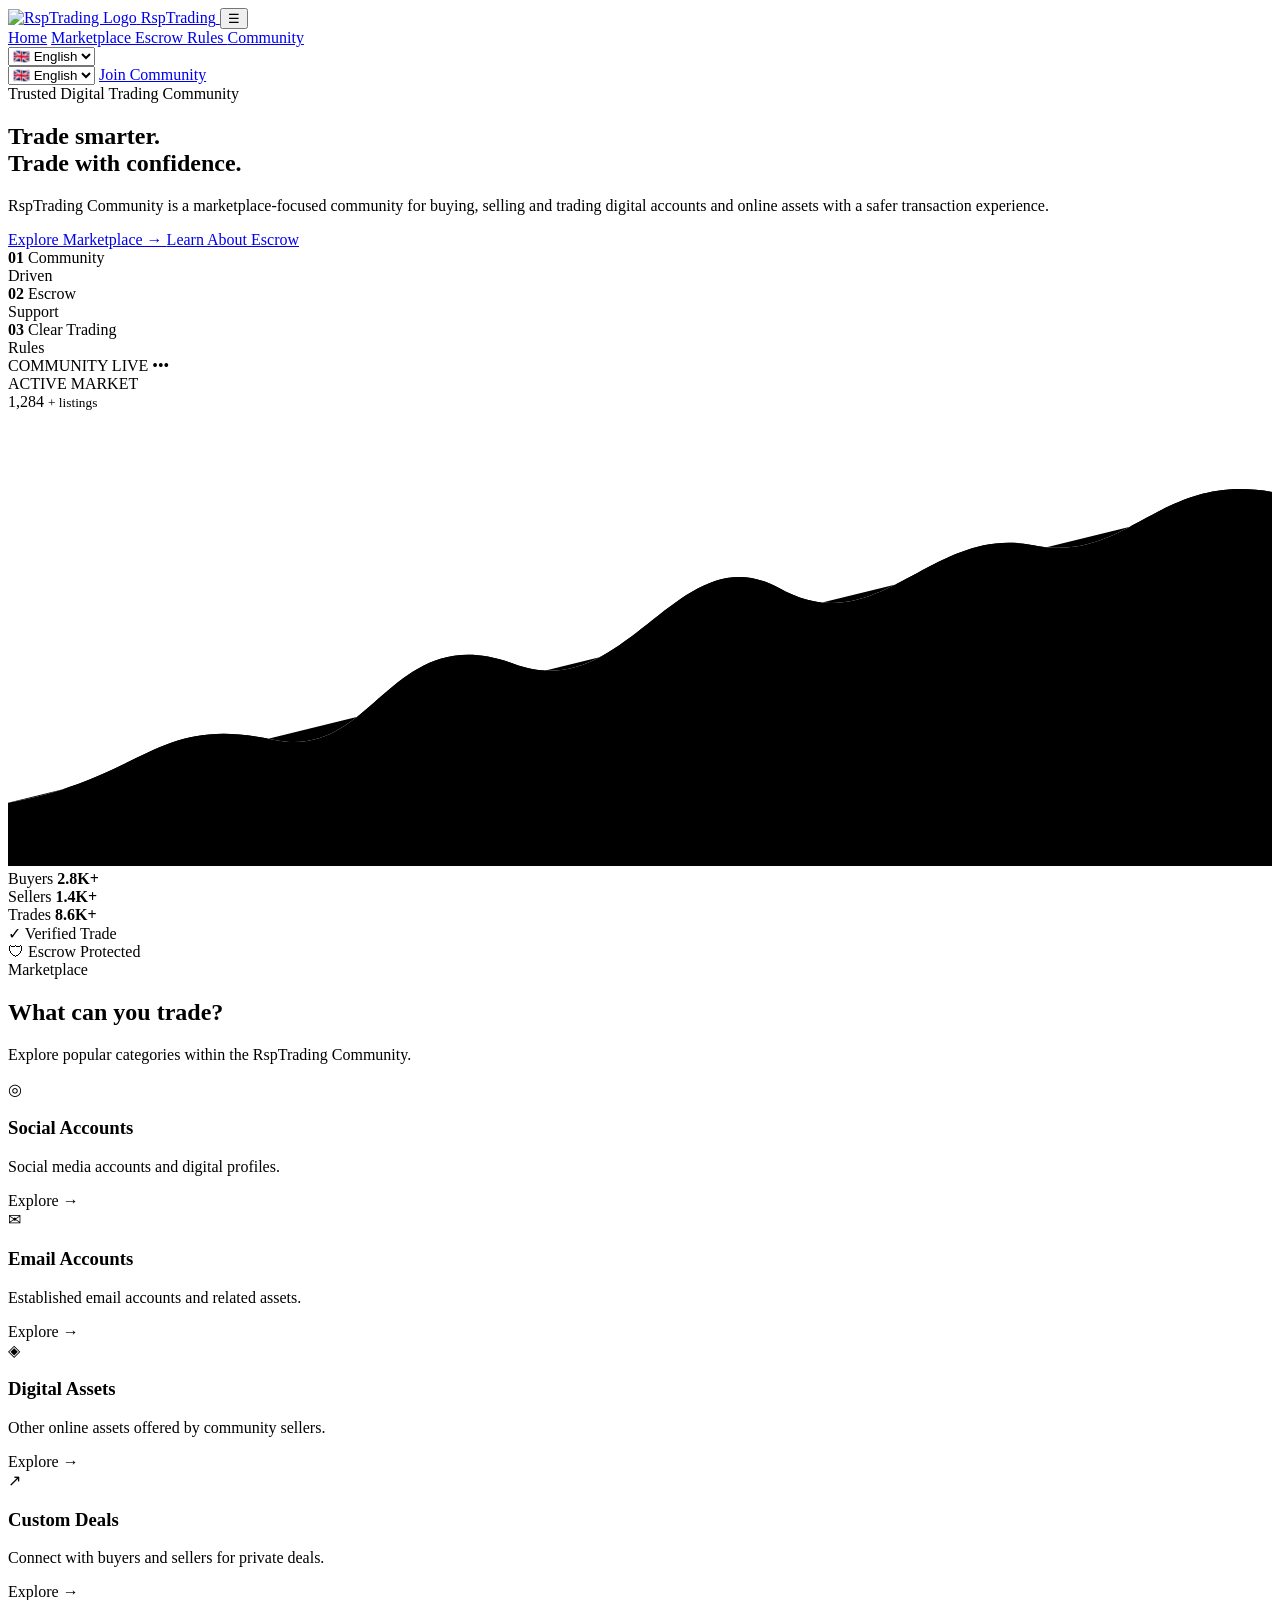
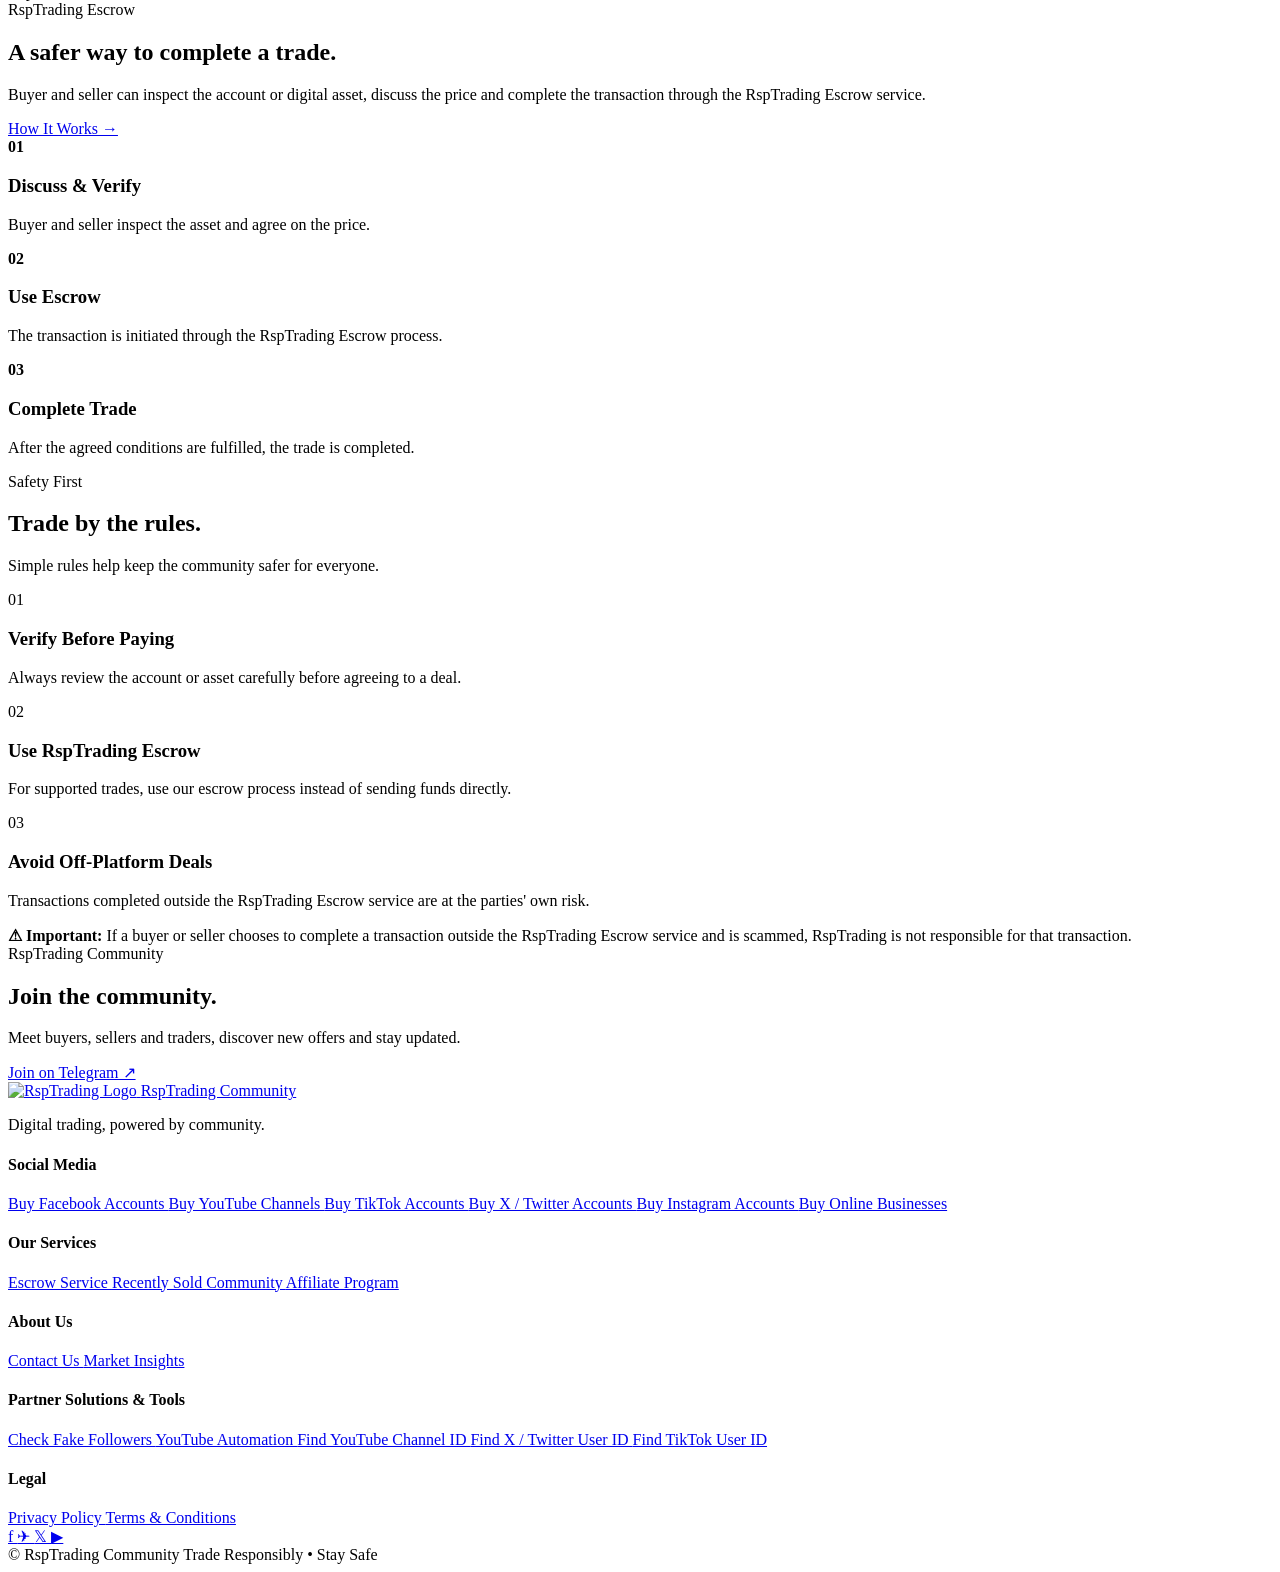
==== index.html @ 2b97868a "Add files via upload" ====
<!DOCTYPE html>
<html lang="en">

<head>
    <meta charset="UTF-8">
    <meta name="viewport" content="width=device-width, initial-scale=1.0">

    <meta name="description"
        content="RspTrading Community - Digital Trading Community">

    <title>RspTrading Community</title>

    <link rel="stylesheet" href="style.css">
</head>

<body>

<header class="header">

    <nav class="navbar container">

        <a href="#home" class="logo">
            <span class="logo-mark">
            <img src="assets/logo.jpg" alt="RspTrading Logo">
            </span>
            <span>Rsp<span>Trading</span></span>
        </a>

        <button class="menu-toggle" id="menuToggle">☰</button>

        <div class="nav-links" id="navLinks">

            <a href="#home" data-i18n="home">Home</a>

            <a href="#market" data-i18n="market">
                Marketplace
            </a>

            <a href="#escrow" data-i18n="escrow">
                Escrow
            </a>

            <a href="#rules" data-i18n="rules">
                Rules
            </a>

            <a href="#community" data-i18n="community">
                Community
            </a>

            <div class="mobile-language">

                <select id="mobileLanguage">

                    <option value="en">
                        🇬🇧 English
                    </option>

                    <option value="bn">
                        🇧🇩 বাংলা
                    </option>

                </select>

            </div>

        </div>

        <select class="language-select" id="languageSelect">

            <option value="en">
                🇬🇧 English
            </option>

            <option value="bn">
                🇧🇩 বাংলা
            </option>

        </select>

        <a href="#community"
           class="nav-button"
           data-i18n="join">

            Join Community

        </a>

    </nav>

</header>


<main>


<!-- ================= HERO ================= -->

<section class="hero" id="home">

    <div class="hero-glow glow-one"></div>
    <div class="hero-glow glow-two"></div>

    <div class="container hero-grid">

        <div class="hero-content">

            <div class="eyebrow">

                <span></span>

                <span data-i18n="eyebrow">
                    Trusted Digital Trading Community
                </span>

            </div>


            <h1>

                <span data-i18n="hero1">
                    Trade smarter.
                </span>

                <br>

                <strong data-i18n="hero2">
                    Trade with confidence.
                </strong>

            </h1>


            <p data-i18n="heroText">

                RspTrading Community is a marketplace-focused
                community for buying, selling and trading digital
                accounts and online assets with a safer transaction
                experience.

            </p>


            <div class="hero-actions">

                <a href="#market"
                   class="btn btn-primary"
                   data-i18n="exploreMarket">

                    Explore Marketplace →

                </a>


                <a href="#escrow"
                   class="btn btn-secondary"
                   data-i18n="learnEscrow">

                    Learn About Escrow

                </a>

            </div>


            <div class="trust-row">

                <div>

                    <b>01</b>

                    <span data-i18n="trust1">
                        Community<br>
                        Driven
                    </span>

                </div>


                <div>

                    <b>02</b>

                    <span data-i18n="trust2">
                        Escrow<br>
                        Support
                    </span>

                </div>


                <div>

                    <b>03</b>

                    <span data-i18n="trust3">
                        Clear Trading<br>
                        Rules
                    </span>

                </div>

            </div>

        </div>



        <div class="hero-card-wrap">

            <div class="hero-card">

                <div class="card-top">

                    <span class="live">

                        <i></i>

                        <span data-i18n="communityLive">
                            COMMUNITY LIVE
                        </span>

                    </span>

                    <span class="dots">
                        •••
                    </span>

                </div>


                <div class="balance-label"
                     data-i18n="activeMarket">

                    ACTIVE MARKET

                </div>


                <div class="market-number">

                    <span id="counter">
                        1,284
                    </span>

                    <small data-i18n="listings">
                        + listings
                    </small>

                </div>


                <div class="chart">

                    <svg viewBox="0 0 500 180"
                         preserveAspectRatio="none">

                        <defs>

                            <linearGradient id="area"
                                x1="0"
                                x2="0"
                                y1="0"
                                y2="1">

                                <stop offset="0%"
                                    stop-color="#8b5cf6"
                                    stop-opacity=".35"/>

                                <stop offset="100%"
                                    stop-color="#8b5cf6"
                                    stop-opacity="0"/>

                            </linearGradient>

                        </defs>


                        <path class="area"
                            d="M0,155
                            C55,145 58,120 105,130
                            C145,139 151,82 200,100
                            C245,117 265,48 305,70
                            C344,92 365,45 405,53
                            C443,61 455,24 500,32
                            L500,180 L0,180 Z"/>


                        <path class="line"
                            d="M0,155
                            C55,145 58,120 105,130
                            C145,139 151,82 200,100
                            C245,117 265,48 305,70
                            C344,92 365,45 405,53
                            C443,61 455,24 500,32"/>

                    </svg>

                </div>


                <div class="card-stats">

                    <div>

                        <span data-i18n="buyers">
                            Buyers
                        </span>

                        <b>
                            2.8K+
                        </b>

                    </div>


                    <div>

                        <span data-i18n="sellers">
                            Sellers
                        </span>

                        <b>
                            1.4K+
                        </b>

                    </div>


                    <div>

                        <span data-i18n="trades">
                            Trades
                        </span>

                        <b>
                            8.6K+
                        </b>

                    </div>

                </div>

            </div>


            <div class="floating-badge badge-a">

                ✓

                <span data-i18n="verified">
                    Verified Trade
                </span>

            </div>


            <div class="floating-badge badge-b">

                🛡

                <span data-i18n="protected">
                    Escrow Protected
                </span>

            </div>

        </div>

    </div>

</section>



<!-- ================= MARKETPLACE ================= -->

<section class="section" id="market">

    <div class="container">

        <div class="section-head">

            <div>

                <div class="eyebrow">

                    <span></span>

                    <span data-i18n="marketEyebrow">
                        Marketplace
                    </span>

                </div>


                <h2 data-i18n="marketTitle">
                    What can you trade?
                </h2>

            </div>


            <p data-i18n="marketText">

                Explore popular categories within the
                RspTrading Community.

            </p>

        </div>



        <div class="category-grid">


            <article class="category-card">

                <div class="icon">
                    ◎
                </div>

                <h3 data-i18n="socialTitle">
                    Social Accounts
                </h3>

                <p data-i18n="socialText">
                    Social media accounts and digital profiles.
                </p>

                <span data-i18n="explore">
                    Explore →
                </span>

            </article>



            <article class="category-card">

                <div class="icon">
                    ✉
                </div>

                <h3 data-i18n="emailTitle">
                    Email Accounts
                </h3>

                <p data-i18n="emailText">
                    Established email accounts and related assets.
                </p>

                <span data-i18n="explore">
                    Explore →
                </span>

            </article>



            <article class="category-card">

                <div class="icon">
                    ◈
                </div>

                <h3 data-i18n="assetTitle">
                    Digital Assets
                </h3>

                <p data-i18n="assetText">
                    Other online assets offered by community sellers.
                </p>

                <span data-i18n="explore">
                    Explore →
                </span>

            </article>



            <article class="category-card">

                <div class="icon">
                    ↗
                </div>

                <h3 data-i18n="customTitle">
                    Custom Deals
                </h3>

                <p data-i18n="customText">
                    Connect with buyers and sellers for private deals.
                </p>

                <span data-i18n="explore">
                    Explore →
                </span>

            </article>

        </div>

    </div>

</section>



<!-- ================= ESCROW ================= -->

<section class="escrow-section" id="escrow">

    <div class="container escrow-grid">

        <div>

            <div class="eyebrow">

                <span></span>

                <span data-i18n="escrowEyebrow">
                    RspTrading Escrow
                </span>

            </div>


            <h2 data-i18n="escrowTitle">
                A safer way to complete a trade.
            </h2>


            <p data-i18n="escrowText">

                Buyer and seller can inspect the account or
                digital asset, discuss the price and complete
                the transaction through the RspTrading Escrow service.

            </p>


            <a href="#rules"
               class="btn btn-primary"
               data-i18n="howWorks">

                How It Works →

            </a>

        </div>



        <div class="steps">


            <div class="step">

                <b>01</b>

                <div>

                    <h3 data-i18n="step1Title">
                        Discuss & Verify
                    </h3>

                    <p data-i18n="step1Text">
                        Buyer and seller inspect the asset
                        and agree on the price.
                    </p>

                </div>

            </div>



            <div class="step">

                <b>02</b>

                <div>

                    <h3 data-i18n="step2Title">
                        Use Escrow
                    </h3>

                    <p data-i18n="step2Text">
                        The transaction is initiated through
                        the RspTrading Escrow process.
                    </p>

                </div>

            </div>



            <div class="step">

                <b>03</b>

                <div>

                    <h3 data-i18n="step3Title">
                        Complete Trade
                    </h3>

                    <p data-i18n="step3Text">
                        After the agreed conditions are fulfilled,
                        the trade is completed.
                    </p>

                </div>

            </div>

        </div>

    </div>

</section>



<!-- ================= RULES ================= -->

<section class="section" id="rules">

    <div class="container">

        <div class="section-head centered">

            <div>

                <div class="eyebrow">

                    <span></span>

                    <span data-i18n="rulesEyebrow">
                        Safety First
                    </span>

                </div>


                <h2 data-i18n="rulesTitle">
                    Trade by the rules.
                </h2>

            </div>


            <p data-i18n="rulesText">

                Simple rules help keep the community
                safer for everyone.

            </p>

        </div>



        <div class="rules-grid">


            <div class="rule">

                <span>01</span>

                <h3 data-i18n="rule1Title">
                    Verify Before Paying
                </h3>

                <p data-i18n="rule1Text">

                    Always review the account or asset carefully
                    before agreeing to a deal.

                </p>

            </div>



            <div class="rule">

                <span>02</span>

                <h3 data-i18n="rule2Title">
                    Use RspTrading Escrow
                </h3>

                <p data-i18n="rule2Text">

                    For supported trades, use our escrow process
                    instead of sending funds directly.

                </p>

            </div>



            <div class="rule warning">

                <span>03</span>

                <h3 data-i18n="rule3Title">
                    Avoid Off-Platform Deals
                </h3>

                <p data-i18n="rule3Text">

                    Transactions completed outside the RspTrading
                    Escrow service are at the parties' own risk.

                </p>

            </div>

        </div>



        <div class="notice">

            <strong data-i18n="important">
                ⚠ Important:
            </strong>

            <span data-i18n="notice">

                If a buyer or seller chooses to complete a transaction
                outside the RspTrading Escrow service and is scammed,
                RspTrading is not responsible for that transaction.

            </span>

        </div>

    </div>

</section>



<!-- ================= COMMUNITY ================= -->

<section class="community-section" id="community">

    <div class="container community-box">

        <div>

            <div class="eyebrow">

                <span></span>

                <span data-i18n="communityEyebrow">
                    RspTrading Community
                </span>

            </div>


            <h2 data-i18n="communityTitle">
                Join the community.
            </h2>


            <p data-i18n="communityText">

                Meet buyers, sellers and traders,
                discover new offers and stay updated.

            </p>

        </div>


        <a href="https://t.me/RspTradingHQ"
           target="_blank"
           class="btn btn-light"
           data-i18n="telegram">

            Join on Telegram ↗

        </a>

    </div>

</section>

</main>



<!-- ================= FOOTER ================= -->

<footer>

    <div class="container footer-main">


        <!-- BRAND -->

        <div class="footer-brand">

            <a href="#home" class="logo">
                <span class="logo-mark">
                <img src="assets/logo.jpg" alt="RspTrading Logo">
                </span>
                <span>
                    Rsp<span>Trading Community</span>
                </span>

            </a>

            <p data-i18n="footerText">
                Digital trading, powered by community.
            </p>

        </div>



        <!-- SOCIAL MEDIA -->

        <div class="footer-column">

            <h4 data-i18n="footerSocial">
                Social Media
            </h4>


            <a href="#"
               data-i18n="buyFacebook">
                Buy Facebook Accounts
            </a>


            <a href="#"
               data-i18n="buyYoutube">
                Buy YouTube Channels
            </a>


            <a href="#"
               data-i18n="buyTiktok">
                Buy TikTok Accounts
            </a>


            <a href="#"
               data-i18n="buyTwitter">
                Buy X / Twitter Accounts
            </a>


            <a href="#"
               data-i18n="buyInstagram">
                Buy Instagram Accounts
            </a>


            <a href="#"
               data-i18n="buyBusiness">
                Buy Online Businesses
            </a>

        </div>



        <!-- SERVICES -->

        <div class="footer-column">

            <h4 data-i18n="footerServices">
                Our Services
            </h4>


            <a href="page/escrow.html"
               data-i18n="footerEscrow">
                Escrow Service
            </a>


            <a href="#"
               data-i18n="recentlySold">
                Recently Sold
            </a>


            <a href="#community"
               data-i18n="footerCommunity">
                Community
            </a>


            <a href="#"
               data-i18n="affiliate">
                Affiliate Program
            </a>


            <h4 class="footer-subtitle"
                data-i18n="footerAbout">

                About Us

            </h4>


            <a href="page/contact.html"
               data-i18n="contact">
                Contact Us
            </a>


            <a href="#"
               data-i18n="marketInsights">
                Market Insights
            </a>

        </div>



        <!-- TOOLS + ABOUT -->

        <div class="footer-column">

            <h4 data-i18n="footerTools">
                Partner Solutions & Tools
            </h4>


            <a href="#"
               data-i18n="fakeFollowers">
                Check Fake Followers
            </a>


            <a href="#"
               data-i18n="youtubeAutomation">
                YouTube Automation
            </a>


            <a href="#"
               data-i18n="youtubeId">
                Find YouTube Channel ID
            </a>


            <a href="#"
               data-i18n="twitterId">
                Find X / Twitter User ID
            </a>


            <a href="#"
               data-i18n="tiktokId">
                Find TikTok User ID
            </a>


            <h4 class="footer-subtitle"
                data-i18n="footerLegal">

                Legal

            </h4>


            <a href="page/rules.html"
               data-i18n="privacy">
                Privacy Policy
            </a>


            <a href="page/rules.html"
               data-i18n="terms">
                Terms & Conditions
            </a>

        </div>

    </div>



    <!-- FOOTER DIVIDER -->

    <div class="container footer-divider"></div>



    <!-- SOCIAL BUTTONS
         MUST STAY ABOVE COPYRIGHT -->

    <div class="social-media">

        <a href="https://facebook.com/RspTradingHQ"
           target="_blank"
           class="social"
           aria-label="Facebook">

            f

        </a>


        <a href="https://t.me/RspTradingHQ"
           target="_blank"
           class="social"
           aria-label="Telegram">

            ✈

        </a>


        <a href="https://x.com/RspHelp/"
           target="_blank"
           class="social"
           aria-label="X">

            𝕏

        </a>


        <a href="https://t.me/+AvQmbJSfyk1iMWNl"
           target="_blank"
           class="social"
           aria-label="YouTube">

            ▶

        </a>

    </div>



    <!-- COPYRIGHT -->

    <div class="footer-bottom">

        <span>
            © <span id="year"></span>
            RspTrading Community
        </span>

        <span data-i18n="footerBottom">
            Trade Responsibly • Stay Safe
        </span>

    </div>

</footer>



<script src="script.js"></script>

</body>
</html>
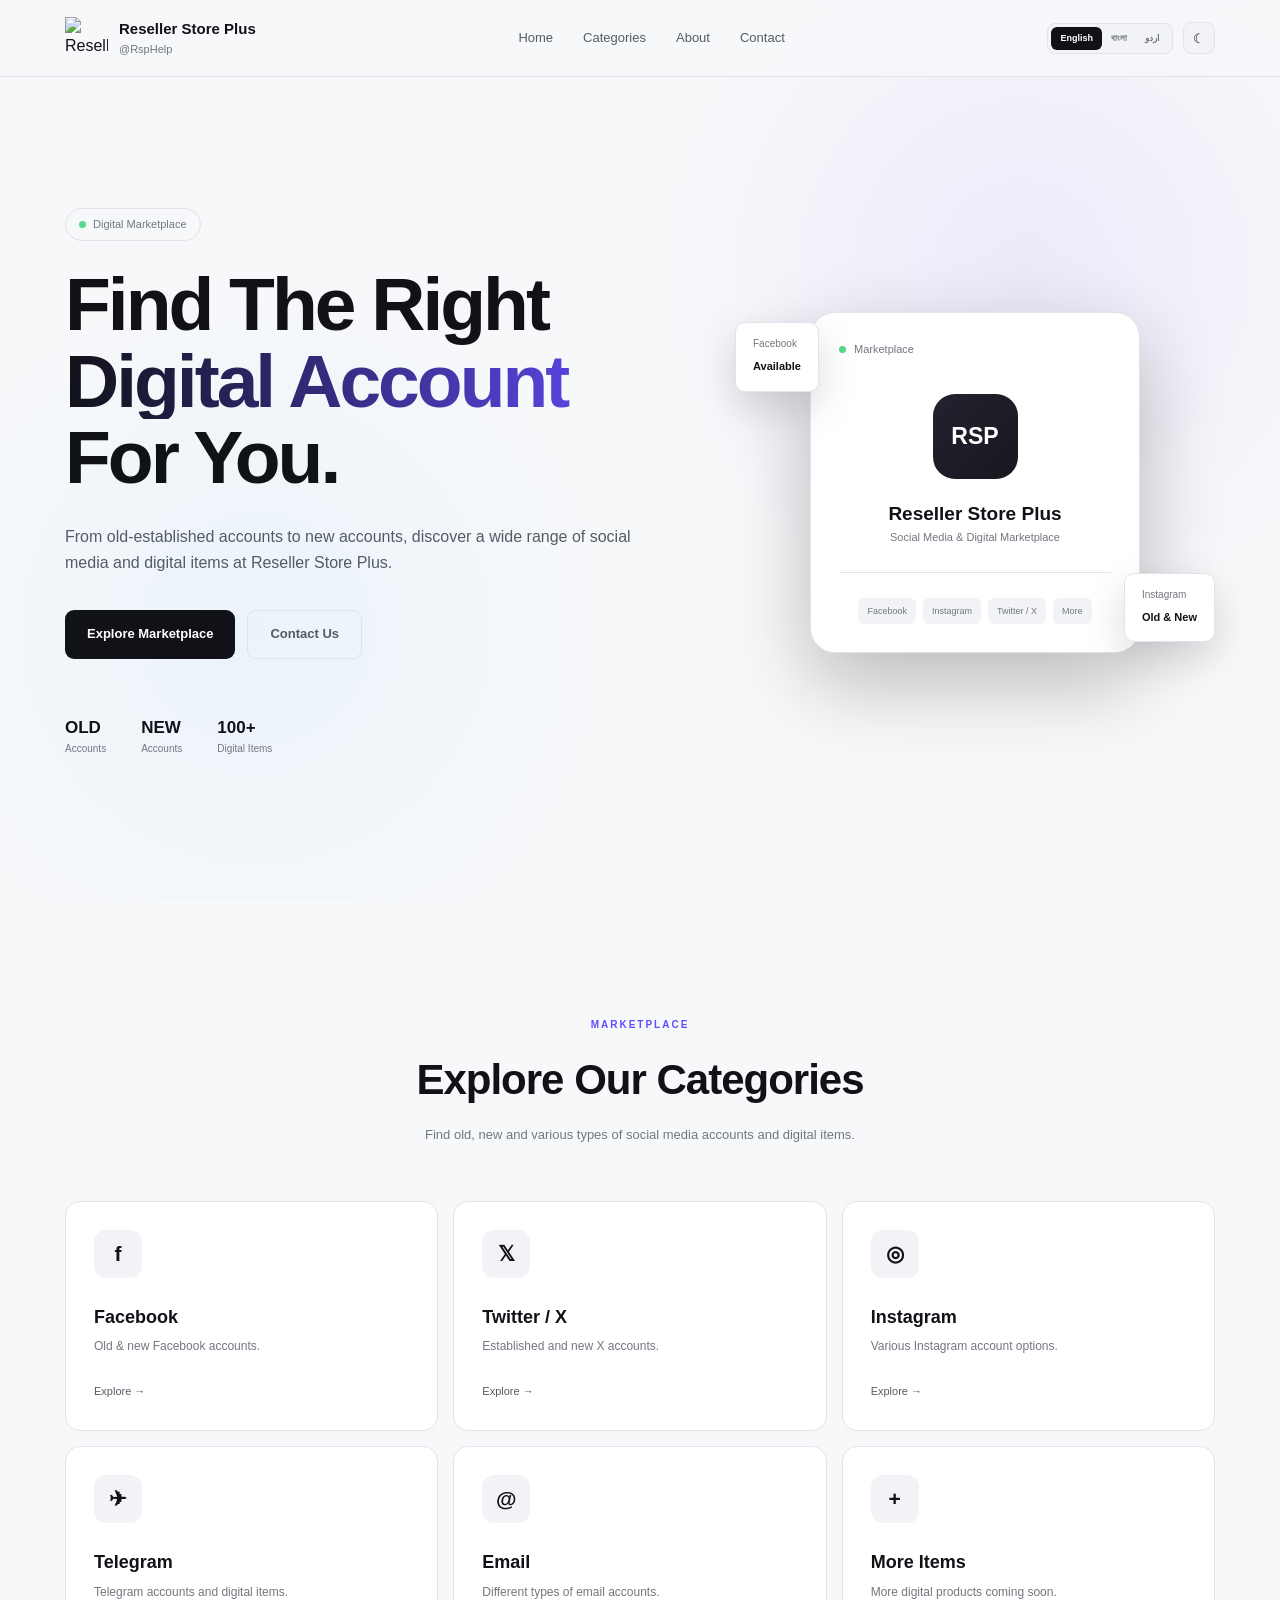
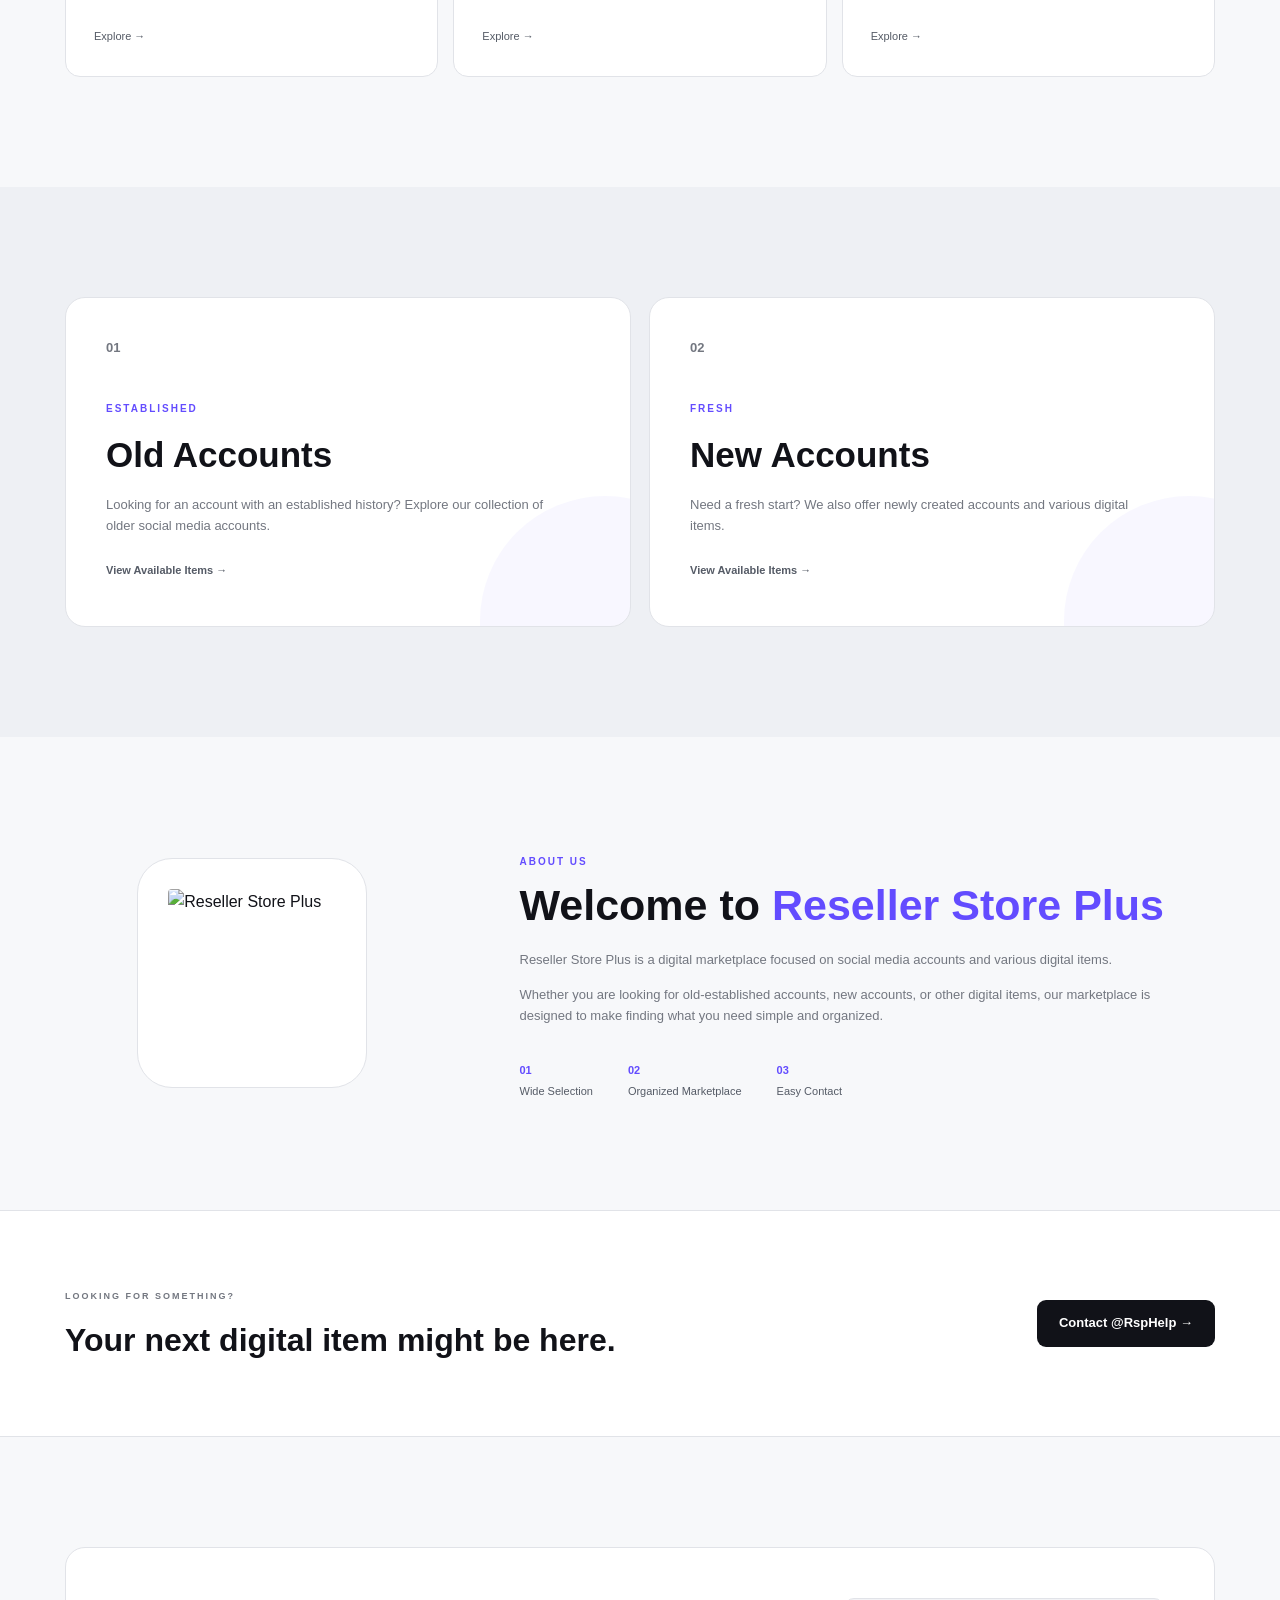
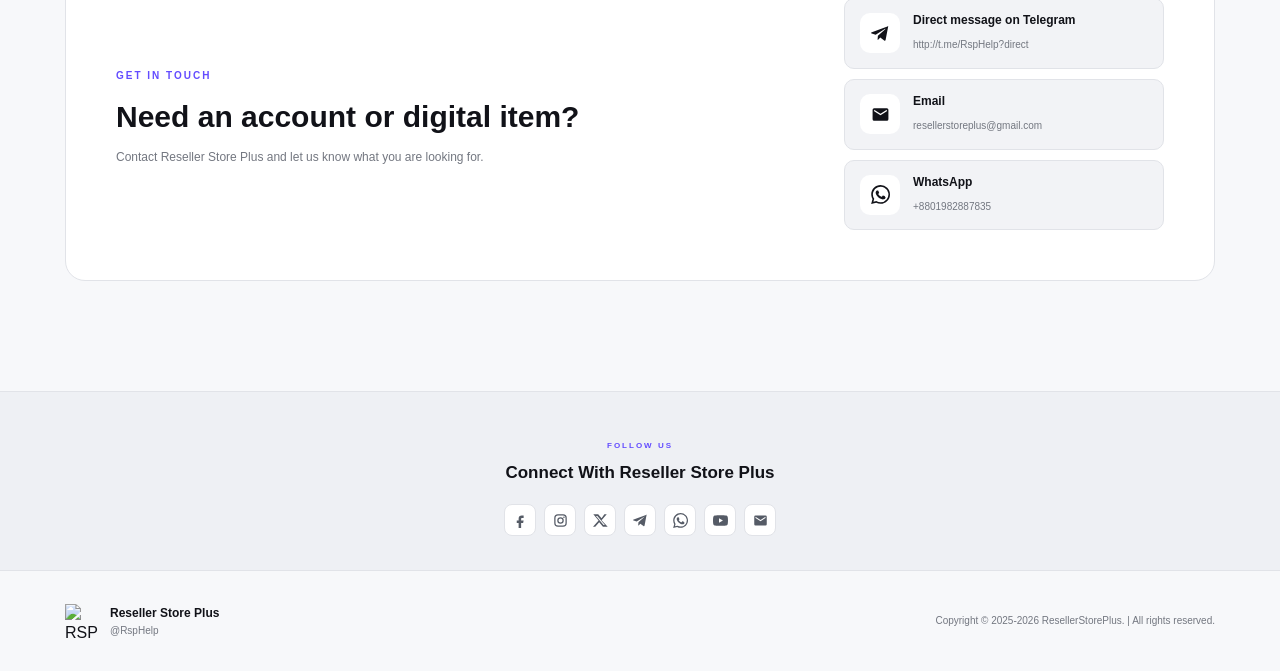
==== commit ea4854a6: "Add files via upload" ====
--- a/index.html
+++ b/index.html
@@ -1,505 +1,382 @@
 <!DOCTYPE html>
-<html lang="en">
+<html lang="en" dir="ltr">
 
 <head>
     <meta charset="UTF-8">
     <meta name="viewport" content="width=device-width, initial-scale=1.0">
 
+    <title>Reseller Store Plus | @RspHelp</title>
+
     <meta name="description"
-        content="RspTrading Community - Digital Trading Community">
-
-    <title>RspTrading Community</title>
+        content="Reseller Store Plus - Social Media & Digital Marketplace">
 
     <link rel="stylesheet" href="style.css">
 </head>
 
 <body>
 
+<!-- ================= HEADER ================= -->
+
 <header class="header">
 
-    <nav class="navbar container">
-
-        <a href="#home" class="logo">
-            <span class="logo-mark">
-            <img src="assets/logo.jpg" alt="RspTrading Logo">
-            </span>
-            <span>Rsp<span>Trading</span></span>
+    <div class="container nav">
+
+        <a href="#home" class="brand">
+
+            <img src="assets/logo.png" alt="Reseller Store Plus Logo">
+
+            <div class="brand-info">
+                <span class="brand-name">
+                    Reseller Store Plus
+                </span>
+
+                <span class="username">
+                    @RspHelp
+                </span>
+            </div>
+
         </a>
 
-        <button class="menu-toggle" id="menuToggle">☰</button>
-
-        <div class="nav-links" id="navLinks">
-
-            <a href="#home" data-i18n="home">Home</a>
-
-            <a href="#market" data-i18n="market">
-                Marketplace
-            </a>
-
-            <a href="#escrow" data-i18n="escrow">
-                Escrow
-            </a>
-
-            <a href="#rules" data-i18n="rules">
-                Rules
-            </a>
-
-            <a href="#community" data-i18n="community">
-                Community
-            </a>
-
-            <div class="mobile-language">
-
-                <select id="mobileLanguage">
-
-                    <option value="en">
-                        🇬🇧 English
-                    </option>
-
-                    <option value="bn">
-                        🇧🇩 বাংলা
-                    </option>
-
-                </select>
-
-            </div>
-
-        </div>
-
-        <select class="language-select" id="languageSelect">
-
-            <option value="en">
-                🇬🇧 English
-            </option>
-
-            <option value="bn">
-                🇧🇩 বাংলা
-            </option>
-
-        </select>
-
-        <a href="#community"
-           class="nav-button"
-           data-i18n="join">
-
-            Join Community
-
-        </a>
-
-    </nav>
+        <nav class="menu" id="menu">
+
+            <a href="#home" data-i18n="nav_home">
+                Home
+            </a>
+
+            <a href="#categories" data-i18n="nav_categories">
+                Categories
+            </a>
+
+            <a href="#about" data-i18n="nav_about">
+                About
+            </a>
+
+            <a href="#contact" data-i18n="nav_contact">
+                Contact
+            </a>
+
+        </nav>
+
+        <div class="nav-right">
+
+            <div class="language-switcher">
+
+                <button class="language-btn active" data-lang="en">
+                    English
+                </button>
+
+                <button class="language-btn" data-lang="bn">
+                    বাংলা
+                </button>
+
+                <button class="language-btn" data-lang="ur">
+                    اردو
+                </button>
+
+            </div>
+
+            <button class="theme-btn" id="themeBtn">
+                <span id="themeIcon">☀</span>
+            </button>
+
+            <button class="menu-btn" id="menuBtn">
+                ☰
+            </button>
+
+        </div>
+
+    </div>
 
 </header>
 
 
-<main>
-
-
 <!-- ================= HERO ================= -->
 
 <section class="hero" id="home">
 
-    <div class="hero-glow glow-one"></div>
-    <div class="hero-glow glow-two"></div>
-
-    <div class="container hero-grid">
-
-        <div class="hero-content">
-
-            <div class="eyebrow">
-
-                <span></span>
-
-                <span data-i18n="eyebrow">
-                    Trusted Digital Trading Community
+    <div class="container hero-content">
+
+        <div class="hero-text">
+
+            <div class="badge">
+
+                <span class="status-dot"></span>
+
+                <span data-i18n="badge">
+                    Digital Marketplace
                 </span>
 
             </div>
 
-
-            <h1>
-
-                <span data-i18n="hero1">
-                    Trade smarter.
-                </span>
-
-                <br>
-
-                <strong data-i18n="hero2">
-                    Trade with confidence.
+            <h1 data-i18n="hero_title">
+
+                Find The Right
+                <span>Digital Account</span>
+                For You.
+
+            </h1>
+
+            <p data-i18n="hero_description">
+
+                From old-established accounts to new accounts,
+                discover a wide range of social media and digital
+                items at Reseller Store Plus.
+
+            </p>
+
+            <div class="hero-buttons">
+
+                <a href="#categories"
+                   class="btn primary"
+                   data-i18n="explore">
+
+                    Explore Marketplace
+
+                </a>
+
+                <a href="#contact"
+                   class="btn secondary"
+                   data-i18n="contact_us">
+
+                    Contact Us
+
+                </a>
+
+            </div>
+
+            <div class="trust">
+
+                <div>
+                    <strong data-i18n="old">OLD</strong>
+                    <span data-i18n="accounts">Accounts</span>
+                </div>
+
+                <div>
+                    <strong data-i18n="new">NEW</strong>
+                    <span data-i18n="accounts">Accounts</span>
+                </div>
+
+                <div>
+                    <strong>100+</strong>
+                    <span data-i18n="digital_items">
+                        Digital Items
+                    </span>
+                </div>
+
+            </div>
+
+        </div>
+
+
+        <div class="hero-card">
+
+            <div class="floating-card card-one">
+
+                <span>Facebook</span>
+
+                <strong data-i18n="available">
+                    Available
                 </strong>
 
-            </h1>
-
-
-            <p data-i18n="heroText">
-
-                RspTrading Community is a marketplace-focused
-                community for buying, selling and trading digital
-                accounts and online assets with a safer transaction
-                experience.
-
-            </p>
-
-
-            <div class="hero-actions">
-
-                <a href="#market"
-                   class="btn btn-primary"
-                   data-i18n="exploreMarket">
-
-                    Explore Marketplace →
-
-                </a>
-
-
-                <a href="#escrow"
-                   class="btn btn-secondary"
-                   data-i18n="learnEscrow">
-
-                    Learn About Escrow
-
-                </a>
-
-            </div>
-
-
-            <div class="trust-row">
-
-                <div>
-
-                    <b>01</b>
-
-                    <span data-i18n="trust1">
-                        Community<br>
-                        Driven
-                    </span>
-
-                </div>
-
-
-                <div>
-
-                    <b>02</b>
-
-                    <span data-i18n="trust2">
-                        Escrow<br>
-                        Support
-                    </span>
-
-                </div>
-
-
-                <div>
-
-                    <b>03</b>
-
-                    <span data-i18n="trust3">
-                        Clear Trading<br>
-                        Rules
-                    </span>
-
-                </div>
-
-            </div>
-
-        </div>
-
-
-
-        <div class="hero-card-wrap">
-
-            <div class="hero-card">
+            </div>
+
+            <div class="main-card">
 
                 <div class="card-top">
 
-                    <span class="live">
-
-                        <i></i>
-
-                        <span data-i18n="communityLive">
-                            COMMUNITY LIVE
-                        </span>
-
-                    </span>
-
-                    <span class="dots">
-                        •••
-                    </span>
-
-                </div>
-
-
-                <div class="balance-label"
-                     data-i18n="activeMarket">
-
-                    ACTIVE MARKET
-
-                </div>
-
-
-                <div class="market-number">
-
-                    <span id="counter">
-                        1,284
-                    </span>
-
-                    <small data-i18n="listings">
-                        + listings
-                    </small>
-
-                </div>
-
-
-                <div class="chart">
-
-                    <svg viewBox="0 0 500 180"
-                         preserveAspectRatio="none">
-
-                        <defs>
-
-                            <linearGradient id="area"
-                                x1="0"
-                                x2="0"
-                                y1="0"
-                                y2="1">
-
-                                <stop offset="0%"
-                                    stop-color="#8b5cf6"
-                                    stop-opacity=".35"/>
-
-                                <stop offset="100%"
-                                    stop-color="#8b5cf6"
-                                    stop-opacity="0"/>
-
-                            </linearGradient>
-
-                        </defs>
-
-
-                        <path class="area"
-                            d="M0,155
-                            C55,145 58,120 105,130
-                            C145,139 151,82 200,100
-                            C245,117 265,48 305,70
-                            C344,92 365,45 405,53
-                            C443,61 455,24 500,32
-                            L500,180 L0,180 Z"/>
-
-
-                        <path class="line"
-                            d="M0,155
-                            C55,145 58,120 105,130
-                            C145,139 151,82 200,100
-                            C245,117 265,48 305,70
-                            C344,92 365,45 405,53
-                            C443,61 455,24 500,32"/>
-
-                    </svg>
-
-                </div>
-
-
-                <div class="card-stats">
-
-                    <div>
-
-                        <span data-i18n="buyers">
-                            Buyers
-                        </span>
-
-                        <b>
-                            2.8K+
-                        </b>
-
-                    </div>
-
-
-                    <div>
-
-                        <span data-i18n="sellers">
-                            Sellers
-                        </span>
-
-                        <b>
-                            1.4K+
-                        </b>
-
-                    </div>
-
-
-                    <div>
-
-                        <span data-i18n="trades">
-                            Trades
-                        </span>
-
-                        <b>
-                            8.6K+
-                        </b>
-
-                    </div>
-
-                </div>
-
-            </div>
-
-
-            <div class="floating-badge badge-a">
-
-                ✓
-
-                <span data-i18n="verified">
-                    Verified Trade
-                </span>
-
-            </div>
-
-
-            <div class="floating-badge badge-b">
-
-                🛡
-
-                <span data-i18n="protected">
-                    Escrow Protected
-                </span>
-
-            </div>
-
-        </div>
-
-    </div>
-
-</section>
-
-
-
-<!-- ================= MARKETPLACE ================= -->
-
-<section class="section" id="market">
-
-    <div class="container">
-
-        <div class="section-head">
-
-            <div>
-
-                <div class="eyebrow">
-
-                    <span></span>
-
-                    <span data-i18n="marketEyebrow">
+                    <span class="online"></span>
+
+                    <span data-i18n="marketplace">
                         Marketplace
                     </span>
 
                 </div>
 
-
-                <h2 data-i18n="marketTitle">
-                    What can you trade?
-                </h2>
-
-            </div>
-
-
-            <p data-i18n="marketText">
-
-                Explore popular categories within the
-                RspTrading Community.
-
+                <div class="social-icon">
+                    RSP
+                </div>
+
+                <h3>
+                    Reseller Store Plus
+                </h3>
+
+                <p data-i18n="marketplace_text">
+                    Social Media & Digital Marketplace
+                </p>
+
+                <div class="card-line"></div>
+
+                <div class="card-items">
+
+                    <span>Facebook</span>
+                    <span>Instagram</span>
+                    <span>Twitter / X</span>
+
+                    <span data-i18n="more">
+                        More
+                    </span>
+
+                </div>
+
+            </div>
+
+            <div class="floating-card card-two">
+
+                <span>Instagram</span>
+
+                <strong data-i18n="old_new">
+                    Old & New
+                </strong>
+
+            </div>
+
+        </div>
+
+    </div>
+
+</section>
+
+
+<!-- ================= CATEGORIES ================= -->
+
+<section class="section categories" id="categories">
+
+    <div class="container">
+
+        <div class="section-heading">
+
+            <span data-i18n="marketplace_title">
+                MARKETPLACE
+            </span>
+
+            <h2 data-i18n="categories_title">
+                Explore Our Categories
+            </h2>
+
+            <p data-i18n="categories_description">
+                Find old, new and various types of social media
+                accounts and digital items.
             </p>
 
         </div>
 
 
-
         <div class="category-grid">
 
-
-            <article class="category-card">
-
-                <div class="icon">
-                    ◎
-                </div>
-
-                <h3 data-i18n="socialTitle">
-                    Social Accounts
-                </h3>
-
-                <p data-i18n="socialText">
-                    Social media accounts and digital profiles.
+            <div class="category-card">
+
+                <div class="category-icon facebook">
+                    f
+                </div>
+
+                <h3>Facebook</h3>
+
+                <p data-i18n="facebook_desc">
+                    Old & new Facebook accounts.
                 </p>
 
-                <span data-i18n="explore">
+                <span data-i18n="explore_arrow">
                     Explore →
                 </span>
 
-            </article>
-
-
-
-            <article class="category-card">
-
-                <div class="icon">
-                    ✉
-                </div>
-
-                <h3 data-i18n="emailTitle">
-                    Email Accounts
-                </h3>
-
-                <p data-i18n="emailText">
-                    Established email accounts and related assets.
+            </div>
+
+
+            <div class="category-card">
+
+                <div class="category-icon twitter">
+                    𝕏
+                </div>
+
+                <h3>Twitter / X</h3>
+
+                <p data-i18n="twitter_desc">
+                    Established and new X accounts.
                 </p>
 
-                <span data-i18n="explore">
+                <span data-i18n="explore_arrow">
                     Explore →
                 </span>
 
-            </article>
-
-
-
-            <article class="category-card">
-
-                <div class="icon">
-                    ◈
-                </div>
-
-                <h3 data-i18n="assetTitle">
-                    Digital Assets
-                </h3>
-
-                <p data-i18n="assetText">
-                    Other online assets offered by community sellers.
+            </div>
+
+
+            <div class="category-card">
+
+                <div class="category-icon instagram">
+                    ◎
+                </div>
+
+                <h3>Instagram</h3>
+
+                <p data-i18n="instagram_desc">
+                    Various Instagram account options.
                 </p>
 
-                <span data-i18n="explore">
+                <span data-i18n="explore_arrow">
                     Explore →
                 </span>
 
-            </article>
-
-
-
-            <article class="category-card">
-
-                <div class="icon">
-                    ↗
-                </div>
-
-                <h3 data-i18n="customTitle">
-                    Custom Deals
-                </h3>
-
-                <p data-i18n="customText">
-                    Connect with buyers and sellers for private deals.
+            </div>
+
+
+            <div class="category-card">
+
+                <div class="category-icon telegram">
+                    ✈
+                </div>
+
+                <h3>Telegram</h3>
+
+                <p data-i18n="telegram_desc">
+                    Telegram accounts and digital items.
                 </p>
 
-                <span data-i18n="explore">
+                <span data-i18n="explore_arrow">
                     Explore →
                 </span>
 
-            </article>
+            </div>
+
+
+            <div class="category-card">
+
+                <div class="category-icon email">
+                    @
+                </div>
+
+                <h3>Email</h3>
+
+                <p data-i18n="email_desc">
+                    Different types of email accounts.
+                </p>
+
+                <span data-i18n="explore_arrow">
+                    Explore →
+                </span>
+
+            </div>
+
+
+            <div class="category-card">
+
+                <div class="category-icon more">
+                    +
+                </div>
+
+                <h3 data-i18n="more_items">
+                    More Items
+                </h3>
+
+                <p data-i18n="more_desc">
+                    More digital products coming soon.
+                </p>
+
+                <span data-i18n="explore_arrow">
+                    Explore →
+                </span>
+
+            </div>
 
         </div>
 
@@ -508,115 +385,281 @@
 </section>
 
 
-
-<!-- ================= ESCROW ================= -->
-
-<section class="escrow-section" id="escrow">
-
-    <div class="container escrow-grid">
+<!-- ================= OLD / NEW ================= -->
+
+<section class="section showcase">
+
+    <div class="container showcase-grid">
+
+        <div class="showcase-box">
+
+            <div class="showcase-number">
+                01
+            </div>
+
+            <span class="small-title" data-i18n="established">
+                ESTABLISHED
+            </span>
+
+            <h2 data-i18n="old_accounts">
+                Old Accounts
+            </h2>
+
+            <p data-i18n="old_accounts_desc">
+                Looking for an account with an established
+                history? Explore our collection of older
+                social media accounts.
+            </p>
+
+            <a href="#contact" data-i18n="view_items">
+                View Available Items →
+            </a>
+
+        </div>
+
+
+        <div class="showcase-box">
+
+            <div class="showcase-number">
+                02
+            </div>
+
+            <span class="small-title" data-i18n="fresh">
+                FRESH
+            </span>
+
+            <h2 data-i18n="new_accounts">
+                New Accounts
+            </h2>
+
+            <p data-i18n="new_accounts_desc">
+                Need a fresh start? We also offer newly
+                created accounts and various digital items.
+            </p>
+
+            <a href="#contact" data-i18n="view_items">
+                View Available Items →
+            </a>
+
+        </div>
+
+    </div>
+
+</section>
+
+
+<!-- ================= ABOUT ================= -->
+
+<section class="section about" id="about">
+
+    <div class="container about-grid">
+
+        <div class="about-logo">
+
+            <img src="assets/logo.png"
+                 alt="Reseller Store Plus">
+
+        </div>
+
+
+        <div class="about-text">
+
+            <span class="small-title"
+                  data-i18n="about_us">
+
+                ABOUT US
+
+            </span>
+
+            <h2 data-i18n="about_title">
+
+                Welcome to
+                <span>Reseller Store Plus</span>
+
+            </h2>
+
+            <p data-i18n="about_text_1">
+
+                Reseller Store Plus is a digital marketplace
+                focused on social media accounts and various
+                digital items.
+
+            </p>
+
+            <p data-i18n="about_text_2">
+
+                Whether you are looking for old-established
+                accounts, new accounts, or other digital items,
+                our marketplace is designed to make finding
+                what you need simple and organized.
+
+            </p>
+
+            <div class="features">
+
+                <div>
+                    <strong>01</strong>
+                    <span data-i18n="wide_selection">
+                        Wide Selection
+                    </span>
+                </div>
+
+                <div>
+                    <strong>02</strong>
+                    <span data-i18n="organized">
+                        Organized Marketplace
+                    </span>
+                </div>
+
+                <div>
+                    <strong>03</strong>
+                    <span data-i18n="easy_contact">
+                        Easy Contact
+                    </span>
+                </div>
+
+            </div>
+
+        </div>
+
+    </div>
+
+</section>
+
+
+<!-- ================= CTA ================= -->
+
+<section class="cta">
+
+    <div class="container cta-content">
 
         <div>
 
-            <div class="eyebrow">
-
-                <span></span>
-
-                <span data-i18n="escrowEyebrow">
-                    RspTrading Escrow
-                </span>
-
-            </div>
-
-
-            <h2 data-i18n="escrowTitle">
-                A safer way to complete a trade.
+            <span data-i18n="looking">
+                LOOKING FOR SOMETHING?
+            </span>
+
+            <h2 data-i18n="cta_title">
+                Your next digital item
+                might be here.
             </h2>
 
-
-            <p data-i18n="escrowText">
-
-                Buyer and seller can inspect the account or
-                digital asset, discuss the price and complete
-                the transaction through the RspTrading Escrow service.
-
+        </div>
+
+        <a href="#contact"
+           class="btn primary"
+           data-i18n="contact_rsp">
+
+            Contact @RspHelp →
+
+        </a>
+
+    </div>
+
+</section>
+
+
+<!-- ================= CONTACT ================= -->
+
+<section class="section contact" id="contact">
+
+    <div class="container contact-box">
+
+        <div class="contact-info">
+
+            <span class="small-title"
+                  data-i18n="get_touch">
+
+                GET IN TOUCH
+
+            </span>
+
+            <h2 data-i18n="contact_title">
+                Need an account or digital item?
+            </h2>
+
+            <p data-i18n="contact_description">
+                Contact Reseller Store Plus and let us know
+                what you are looking for.
             </p>
 
-
-            <a href="#rules"
-               class="btn btn-primary"
-               data-i18n="howWorks">
-
-                How It Works →
-
-            </a>
-
-        </div>
-
-
-
-        <div class="steps">
-
-
-            <div class="step">
-
-                <b>01</b>
+        </div>
+
+
+        <div class="contact-methods">
+
+            <!-- TELEGRAM Direct MSJ-->
+
+            <a href="http://t.me/RspHelp?direct"
+               target="_blank"
+               class="contact-method">
+
+                <div class="contact-method-icon telegram-icon">
+
+                    <svg viewBox="0 0 24 24" aria-hidden="true">
+                        <path d="M21.7 3.2 18.5 20c-.2 1.2-.9 1.5-1.8.9l-5-3.7-2.4 2.3c-.3.3-.5.5-1 .5l.4-5.1 9.3-8.4c.4-.4-.1-.6-.6-.2L5.9 13.6.9 12c-1.1-.3-1.1-1 .2-1.5L20.7 3c.9-.3 1.7.2 1 0.2z"/>
+                    </svg>
+
+                </div>
 
                 <div>
 
-                    <h3 data-i18n="step1Title">
-                        Discuss & Verify
-                    </h3>
-
-                    <p data-i18n="step1Text">
-                        Buyer and seller inspect the asset
-                        and agree on the price.
-                    </p>
-
-                </div>
-
-            </div>
-
-
-
-            <div class="step">
-
-                <b>02</b>
+                    <strong>Direct message on Telegram</strong>
+
+                    <span>http://t.me/RspHelp?direct</span>
+
+                </div>
+
+            </a>
+
+
+            <!-- EMAIL -->
+
+            <a href="mailto:resellerstoreplus@gmail.com"
+               class="contact-method">
+
+                <div class="contact-method-icon email-icon">
+
+                    <svg viewBox="0 0 24 24" aria-hidden="true">
+                        <path d="M20 4H4a2 2 0 0 0-2 2v12a2 2 0 0 0 2 2h16a2 2 0 0 0 2-2V6a2 2 0 0 0-2-2Zm0 4-8 5-8-5V6l8 5 8-5v2Z"/>
+                    </svg>
+
+                </div>
 
                 <div>
 
-                    <h3 data-i18n="step2Title">
-                        Use Escrow
-                    </h3>
-
-                    <p data-i18n="step2Text">
-                        The transaction is initiated through
-                        the RspTrading Escrow process.
-                    </p>
-
-                </div>
-
-            </div>
-
-
-
-            <div class="step">
-
-                <b>03</b>
+                    <strong>Email</strong>
+
+                    <span>resellerstoreplus@gmail.com</span>
+
+                </div>
+
+            </a>
+
+
+            <!-- WHATSAPP -->
+
+            <a href="https://wa.me/+8801982887835"
+               target="_blank"
+               class="contact-method">
+
+                <div class="contact-method-icon whatsapp-icon">
+
+                    <svg viewBox="0 0 24 24" aria-hidden="true">
+                        <path d="M20.5 3.5A11.8 11.8 0 0 0 12.1 0C5.6 0 .3 5.3.3 11.8c0 2.1.6 4.2 1.6 6L.2 24l6.4-1.7a11.8 11.8 0 0 0 5.5 1.4h.1c6.5 0 11.8-5.3 11.8-11.8 0-3.2-1.2-6.2-3.5-8.4ZM12.1 21.7c-1.7 0-3.4-.5-4.9-1.3l-.3-.2-3.8 1 1-3.7-.2-.4a9.8 9.8 0 1 1 8.2 4.6Zm5.4-7.4c-.3-.2-1.8-.9-2.1-1-.3-.1-.5-.2-.7.2-.2.3-.8 1-.9 1.2-.2.2-.3.2-.6.1-1.7-.8-2.8-1.4-3.9-3.2-.3-.5.3-.4.9-1.4.1-.2.1-.4 0-.6-.1-.2-.7-1.7-1-2.3-.3-.6-.5-.5-.7-.5h-.6c-.2 0-.6.1-.9.4-.3.3-1.1 1-1.1 2.5s1.1 2.9 1.2 3.1c.1.2 2.1 3.3 5.2 4.6 1.9.8 2.7.9 3.7.7.6-.1 1.8-.7 2.1-1.4.3-.7.3-1.3.2-1.4-.1-.2-.3-.2-.6-.4Z"/>
+                    </svg>
+
+                </div>
 
                 <div>
 
-                    <h3 data-i18n="step3Title">
-                        Complete Trade
-                    </h3>
-
-                    <p data-i18n="step3Text">
-                        After the agreed conditions are fulfilled,
-                        the trade is completed.
-                    </p>
-
-                </div>
-
-            </div>
+                    <strong>WhatsApp</strong>
+
+                    <span>+8801982887835</span>
+
+                </div>
+
+            </a>
 
         </div>
 
@@ -625,449 +668,172 @@
 </section>
 
 
-
-<!-- ================= RULES ================= -->
-
-<section class="section" id="rules">
+<!-- ================= SOCIAL ICONS ================= -->
+
+<section class="social-section">
 
     <div class="container">
 
-        <div class="section-head centered">
+        <div class="social-heading">
+
+            <span data-i18n="follow_us">
+                FOLLOW US
+            </span>
+
+            <h3 data-i18n="social_title">
+                Connect With Reseller Store Plus
+            </h3>
+
+        </div>
+
+
+        <div class="social-icons">
+
+
+            <!-- FACEBOOK -->
+
+            <a href="https://facebook.com/RspHelp/"
+               class="social-icon-link facebook-social"
+               aria-label="Facebook"
+               title="Facebook">
+
+                <svg viewBox="0 0 24 24">
+                    <path d="M14 8h3V4h-3c-3.3 0-5 1.9-5 5v3H6v4h3v8h4v-8h3.2l.8-4H13V9c0-.7.3-1 1-1Z"/>
+                </svg>
+
+            </a>
+
+
+            <!-- INSTAGRAM -->
+
+            <a href="https://instagram.com/RspHelp/"
+               class="social-icon-link instagram-social"
+               aria-label="Instagram"
+               title="Instagram">
+
+                <svg viewBox="0 0 24 24">
+                    <rect x="3" y="3" width="18" height="18" rx="5" fill="none" stroke="currentColor" stroke-width="2"/>
+                    <circle cx="12" cy="12" r="4.2" fill="none" stroke="currentColor" stroke-width="2"/>
+                    <circle cx="17.5" cy="6.7" r="1.2"/>
+                </svg>
+
+            </a>
+
+
+            <!-- X -->
+
+            <a href="https://twitter.com/RspHelp/"
+               class="social-icon-link x-social"
+               aria-label="X"
+               title="X">
+
+                <svg viewBox="0 0 24 24">
+                    <path d="M18.2 2H22l-8.3 9.5L23.5 22h-7.6l-6-7.2L3.6 22H0l8.9-10.2L.5 2h7.8l5.4 6.4L18.2 2Zm-1.3 17.3h2.1L6.9 4.6H4.7l12.2 14.7Z"/>
+                </svg>
+
+            </a>
+
+
+            <!-- TELEGRAM Masg -->
+
+            <a href="http://t.me/RspHelp"
+               target="_blank"
+               class="social-icon-link telegram-social"
+               aria-label="Telegram"
+               title="Telegram">
+
+                <svg viewBox="0 0 24 24">
+                    <path d="M21.7 3.2 18.5 20c-.2 1.2-.9 1.5-1.8.9l-5-3.7-2.4 2.3c-.3.3-.5.5-1 .5l.4-5.1 9.3-8.4c.4-.4-.1-.6-.6-.2L5.9 13.6.9 12c-1.1-.3-1.1-1 .2-1.5L20.7 3c.9-.3 1.7.2 1 0.2z"/>
+                </svg>
+
+            </a>
+
+
+            <!-- WHATSAPP COMMUNITY-->
+
+            <a href="https://chat.whatsapp.com/K3xnKyHU8zL4MCndGLjWRL"
+               target="_blank"
+               class="social-icon-link whatsapp-social"
+               aria-label="WhatsApp"
+               title="WhatsApp">
+
+                <svg viewBox="0 0 24 24">
+                    <path d="M20.5 3.5A11.8 11.8 0 0 0 12.1 0C5.6 0 .3 5.3.3 11.8c0 2.1.6 4.2 1.6 6L.2 24l6.4-1.7a11.8 11.8 0 0 0 5.5 1.4h.1c6.5 0 11.8-5.3 11.8-11.8 0-3.2-1.2-6.2-3.5-8.4ZM12.1 21.7c-1.7 0-3.4-.5-4.9-1.3l-.3-.2-3.8 1 1-3.7-.2-.4a9.8 9.8 0 1 1 8.2 4.6Zm5.4-7.4c-.3-.2-1.8-.9-2.1-1-.3-.1-.5-.2-.7.2-.2.3-.8 1-.9 1.2-.2.2-.3.2-.6.1-1.7-.8-2.8-1.4-3.9-3.2-.3-.5.3-.4.9-1.4.1-.2.1-.4 0-.6-.1-.2-.7-1.7-1-2.3-.3-.6-.5-.5-.7-.5h-.6c-.2 0-.6.1-.9.4-.3.3-1.1 1-1.1 2.5s1.1 2.9 1.2 3.1c.1.2 2.1 3.3 5.2 4.6 1.9.8 2.7.9 3.7.7.6-.1 1.8-.7 2.1-1.4.3-.7.3-1.3.2-1.4-.1-.2-.3-.2-.6-.4Z"/>
+                </svg>
+
+            </a>
+
+
+            <!-- YOUTUBE -->
+
+            <a href="https://youtube.com/@ResellerStorePlus"
+               class="social-icon-link youtube-social"
+               aria-label="YouTube"
+               title="YouTube">
+
+                <svg viewBox="0 0 24 24">
+                    <path d="M23.5 6.2a3 3 0 0 0-2.1-2.1C19.5 3.5 12 3.5 12 3.5s-7.5 0-9.4.6A3 3 0 0 0 .5 6.2C0 8.1 0 12 0 12s0 3.9.5 5.8a3 3 0 0 0 2.1 2.1c1.9.6 9.4.6 9.4.6s7.5 0 9.4-.6a3 3 0 0 0 2.1-2.1c.5-1.9.5-5.8.5-5.8s0-3.9-.5-5.8ZM9.6 15.6V8.4l6.3 3.6-6.3 3.6Z"/>
+                </svg>
+
+            </a>
+
+
+            <!-- EMAIL -->
+
+            <a href="mailto:resellerstoreplus@gmail.com"
+               class="social-icon-link email-social"
+               aria-label="Email"
+               title="Email">
+
+                <svg viewBox="0 0 24 24">
+                    <path d="M20 4H4a2 2 0 0 0-2 2v12a2 2 0 0 0 2 2h16a2 2 0 0 0 2-2V6a2 2 0 0 0-2-2Zm0 4-8 5-8-5V6l8 5 8-5v2Z"/>
+                </svg>
+
+            </a>
+
+        </div>
+
+    </div>
+
+</section>
+
+
+<!-- ================= FOOTER ================= -->
+
+<footer>
+
+    <div class="container footer">
+
+        <div class="footer-brand">
+
+            <img src="assets/logo.png"
+                 alt="RSP Logo">
 
             <div>
 
-                <div class="eyebrow">
-
-                    <span></span>
-
-                    <span data-i18n="rulesEyebrow">
-                        Safety First
-                    </span>
-
-                </div>
-
-
-                <h2 data-i18n="rulesTitle">
-                    Trade by the rules.
-                </h2>
-
-            </div>
-
-
-            <p data-i18n="rulesText">
-
-                Simple rules help keep the community
-                safer for everyone.
-
-            </p>
-
-        </div>
-
-
-
-        <div class="rules-grid">
-
-
-            <div class="rule">
-
-                <span>01</span>
-
-                <h3 data-i18n="rule1Title">
-                    Verify Before Paying
-                </h3>
-
-                <p data-i18n="rule1Text">
-
-                    Always review the account or asset carefully
-                    before agreeing to a deal.
-
-                </p>
-
-            </div>
-
-
-
-            <div class="rule">
-
-                <span>02</span>
-
-                <h3 data-i18n="rule2Title">
-                    Use RspTrading Escrow
-                </h3>
-
-                <p data-i18n="rule2Text">
-
-                    For supported trades, use our escrow process
-                    instead of sending funds directly.
-
-                </p>
-
-            </div>
-
-
-
-            <div class="rule warning">
-
-                <span>03</span>
-
-                <h3 data-i18n="rule3Title">
-                    Avoid Off-Platform Deals
-                </h3>
-
-                <p data-i18n="rule3Text">
-
-                    Transactions completed outside the RspTrading
-                    Escrow service are at the parties' own risk.
-
-                </p>
-
-            </div>
-
-        </div>
-
-
-
-        <div class="notice">
-
-            <strong data-i18n="important">
-                ⚠ Important:
-            </strong>
-
-            <span data-i18n="notice">
-
-                If a buyer or seller chooses to complete a transaction
-                outside the RspTrading Escrow service and is scammed,
-                RspTrading is not responsible for that transaction.
-
+                <strong>
+                    Reseller Store Plus
+                </strong>
+                <span>@RspHelp</span>
+
+            </div>
+
+        </div>
+
+
+        <p>
+
+            Copyright © 2025-<span id="year"></span>
+            ResellerStorePlus. |
+            <span data-i18n="rights">
+                All rights reserved.
             </span>
 
-        </div>
+        </p>
 
     </div>
 
-</section>
-
-
-
-<!-- ================= COMMUNITY ================= -->
-
-<section class="community-section" id="community">
-
-    <div class="container community-box">
-
-        <div>
-
-            <div class="eyebrow">
-
-                <span></span>
-
-                <span data-i18n="communityEyebrow">
-                    RspTrading Community
-                </span>
-
-            </div>
-
-
-            <h2 data-i18n="communityTitle">
-                Join the community.
-            </h2>
-
-
-            <p data-i18n="communityText">
-
-                Meet buyers, sellers and traders,
-                discover new offers and stay updated.
-
-            </p>
-
-        </div>
-
-
-        <a href="https://t.me/RspTradingHQ"
-           target="_blank"
-           class="btn btn-light"
-           data-i18n="telegram">
-
-            Join on Telegram ↗
-
-        </a>
-
-    </div>
-
-</section>
-
-</main>
-
-
-
-<!-- ================= FOOTER ================= -->
-
-<footer>
-
-    <div class="container footer-main">
-
-
-        <!-- BRAND -->
-
-        <div class="footer-brand">
-
-            <a href="#home" class="logo">
-                <span class="logo-mark">
-                <img src="assets/logo.jpg" alt="RspTrading Logo">
-                </span>
-                <span>
-                    Rsp<span>Trading Community</span>
-                </span>
-
-            </a>
-
-            <p data-i18n="footerText">
-                Digital trading, powered by community.
-            </p>
-
-        </div>
-
-
-
-        <!-- SOCIAL MEDIA -->
-
-        <div class="footer-column">
-
-            <h4 data-i18n="footerSocial">
-                Social Media
-            </h4>
-
-
-            <a href="#"
-               data-i18n="buyFacebook">
-                Buy Facebook Accounts
-            </a>
-
-
-            <a href="#"
-               data-i18n="buyYoutube">
-                Buy YouTube Channels
-            </a>
-
-
-            <a href="#"
-               data-i18n="buyTiktok">
-                Buy TikTok Accounts
-            </a>
-
-
-            <a href="#"
-               data-i18n="buyTwitter">
-                Buy X / Twitter Accounts
-            </a>
-
-
-            <a href="#"
-               data-i18n="buyInstagram">
-                Buy Instagram Accounts
-            </a>
-
-
-            <a href="#"
-               data-i18n="buyBusiness">
-                Buy Online Businesses
-            </a>
-
-        </div>
-
-
-
-        <!-- SERVICES -->
-
-        <div class="footer-column">
-
-            <h4 data-i18n="footerServices">
-                Our Services
-            </h4>
-
-
-            <a href="page/escrow.html"
-               data-i18n="footerEscrow">
-                Escrow Service
-            </a>
-
-
-            <a href="#"
-               data-i18n="recentlySold">
-                Recently Sold
-            </a>
-
-
-            <a href="#community"
-               data-i18n="footerCommunity">
-                Community
-            </a>
-
-
-            <a href="#"
-               data-i18n="affiliate">
-                Affiliate Program
-            </a>
-
-
-            <h4 class="footer-subtitle"
-                data-i18n="footerAbout">
-
-                About Us
-
-            </h4>
-
-
-            <a href="page/contact.html"
-               data-i18n="contact">
-                Contact Us
-            </a>
-
-
-            <a href="#"
-               data-i18n="marketInsights">
-                Market Insights
-            </a>
-
-        </div>
-
-
-
-        <!-- TOOLS + ABOUT -->
-
-        <div class="footer-column">
-
-            <h4 data-i18n="footerTools">
-                Partner Solutions & Tools
-            </h4>
-
-
-            <a href="#"
-               data-i18n="fakeFollowers">
-                Check Fake Followers
-            </a>
-
-
-            <a href="#"
-               data-i18n="youtubeAutomation">
-                YouTube Automation
-            </a>
-
-
-            <a href="#"
-               data-i18n="youtubeId">
-                Find YouTube Channel ID
-            </a>
-
-
-            <a href="#"
-               data-i18n="twitterId">
-                Find X / Twitter User ID
-            </a>
-
-
-            <a href="#"
-               data-i18n="tiktokId">
-                Find TikTok User ID
-            </a>
-
-
-            <h4 class="footer-subtitle"
-                data-i18n="footerLegal">
-
-                Legal
-
-            </h4>
-
-
-            <a href="page/rules.html"
-               data-i18n="privacy">
-                Privacy Policy
-            </a>
-
-
-            <a href="page/rules.html"
-               data-i18n="terms">
-                Terms & Conditions
-            </a>
-
-        </div>
-
-    </div>
-
-
-
-    <!-- FOOTER DIVIDER -->
-
-    <div class="container footer-divider"></div>
-
-
-
-    <!-- SOCIAL BUTTONS
-         MUST STAY ABOVE COPYRIGHT -->
-
-    <div class="social-media">
-
-        <a href="https://facebook.com/RspTradingHQ"
-           target="_blank"
-           class="social"
-           aria-label="Facebook">
-
-            f
-
-        </a>
-
-
-        <a href="https://t.me/RspTradingHQ"
-           target="_blank"
-           class="social"
-           aria-label="Telegram">
-
-            ✈
-
-        </a>
-
-
-        <a href="https://x.com/RspHelp/"
-           target="_blank"
-           class="social"
-           aria-label="X">
-
-            𝕏
-
-        </a>
-
-
-        <a href="https://t.me/+AvQmbJSfyk1iMWNl"
-           target="_blank"
-           class="social"
-           aria-label="YouTube">
-
-            ▶
-
-        </a>
-
-    </div>
-
-
-
-    <!-- COPYRIGHT -->
-
-    <div class="footer-bottom">
-
-        <span>
-            © <span id="year"></span>
-            RspTrading Community
-        </span>
-
-        <span data-i18n="footerBottom">
-            Trade Responsibly • Stay Safe
-        </span>
-
-    </div>
-
 </footer>
-
 
 
 <script src="script.js"></script>
--- a/style.css
+++ b/style.css
@@ -0,0 +1,1366 @@
+* {
+    margin: 0;
+    padding: 0;
+    box-sizing: border-box;
+}
+
+:root {
+    --bg: #08090d;
+    --bg-secondary: #0c0d12;
+    --card: #101116;
+    --card-secondary: #15161c;
+    --border: #20222a;
+    --text: #ffffff;
+    --text-secondary: #9699a5;
+    --muted: #777;
+    --accent: #7861ff;
+    --button-bg: #ffffff;
+    --button-text: #090a0e;
+}
+
+body.light {
+    --bg: #f7f8fa;
+    --bg-secondary: #eef0f4;
+    --card: #ffffff;
+    --card-secondary: #f2f3f6;
+    --border: #e1e3e8;
+    --text: #111218;
+    --text-secondary: #555b66;
+    --muted: #737780;
+    --accent: #634cff;
+    --button-bg: #111218;
+    --button-text: #ffffff;
+}
+
+html {
+    scroll-behavior: smooth;
+}
+
+body {
+    font-family:
+        Arial,
+        "Noto Sans Bengali",
+        "Noto Sans Arabic",
+        sans-serif;
+
+    background: var(--bg);
+    color: var(--text);
+    line-height: 1.6;
+
+    transition:
+        background .3s ease,
+        color .3s ease;
+}
+
+a {
+    text-decoration: none;
+    color: inherit;
+}
+
+button {
+    font-family: inherit;
+}
+
+.container {
+    width: min(1150px, 92%);
+    margin: auto;
+}
+
+
+/* ================= HEADER ================= */
+
+.header {
+    position: fixed;
+    top: 0;
+    left: 0;
+    width: 100%;
+    z-index: 1000;
+
+    background: rgba(8, 9, 13, .88);
+
+    backdrop-filter: blur(15px);
+
+    border-bottom:
+        1px solid rgba(255,255,255,.06);
+}
+
+body.light .header {
+    background: rgba(247,248,250,.9);
+
+    border-bottom:
+        1px solid #e1e3e8;
+}
+
+.nav {
+    height: 76px;
+
+    display: flex;
+    align-items: center;
+    justify-content: space-between;
+}
+
+.brand {
+    display: flex;
+    align-items: center;
+    gap: 11px;
+}
+
+.brand img {
+    width: 43px;
+    height: 43px;
+    object-fit: contain;
+}
+
+.brand-name {
+    display: block;
+    font-size: 15px;
+    font-weight: 800;
+}
+
+.username {
+    display: block;
+    color: var(--muted);
+    font-size: 11px;
+}
+
+.menu {
+    display: flex;
+    align-items: center;
+    gap: 30px;
+}
+
+.menu a {
+    color: var(--text-secondary);
+    font-size: 13px;
+    transition: .25s;
+}
+
+.menu a:hover {
+    color: var(--text);
+}
+
+.nav-right {
+    display: flex;
+    align-items: center;
+    gap: 10px;
+}
+
+.language-switcher {
+    display: flex;
+    padding: 3px;
+
+    background: var(--card-secondary);
+
+    border:
+        1px solid var(--border);
+
+    border-radius: 8px;
+}
+
+.language-btn {
+    border: 0;
+    background: transparent;
+
+    color: var(--muted);
+
+    padding: 6px 9px;
+
+    border-radius: 6px;
+
+    font-size: 9px;
+    font-weight: 700;
+
+    cursor: pointer;
+
+    transition: .25s;
+}
+
+.language-btn.active {
+    background: var(--button-bg);
+    color: var(--button-text);
+}
+
+.theme-btn {
+    width: 32px;
+    height: 32px;
+
+    display: flex;
+    align-items: center;
+    justify-content: center;
+
+    border-radius: 8px;
+
+    border:
+        1px solid var(--border);
+
+    background: var(--card-secondary);
+
+    color: var(--text);
+
+    cursor: pointer;
+}
+
+.menu-btn {
+    display: none;
+
+    border: 0;
+    background: transparent;
+
+    color: var(--text);
+
+    font-size: 25px;
+
+    cursor: pointer;
+}
+
+
+/* ================= HERO ================= */
+
+.hero {
+    min-height: 100vh;
+
+    padding-top: 145px;
+    padding-bottom: 80px;
+
+    display: flex;
+    align-items: center;
+
+    background:
+        radial-gradient(
+            circle at 80% 30%,
+            rgba(110,70,255,.14),
+            transparent 30%
+        ),
+        radial-gradient(
+            circle at 20% 70%,
+            rgba(0,160,255,.08),
+            transparent 30%
+        );
+}
+
+body.light .hero {
+    background:
+        radial-gradient(
+            circle at 80% 30%,
+            rgba(110,70,255,.08),
+            transparent 30%
+        ),
+        radial-gradient(
+            circle at 20% 70%,
+            rgba(0,160,255,.05),
+            transparent 30%
+        );
+}
+
+.hero-content {
+    display: grid;
+    grid-template-columns: 1fr .8fr;
+
+    align-items: center;
+
+    gap: 70px;
+}
+
+.badge {
+    display: inline-flex;
+    align-items: center;
+
+    gap: 7px;
+
+    padding: 7px 13px;
+
+    border:
+        1px solid var(--border);
+
+    border-radius: 30px;
+
+    color: var(--muted);
+
+    font-size: 11px;
+
+    margin-bottom: 25px;
+}
+
+.status-dot {
+    width: 7px;
+    height: 7px;
+
+    border-radius: 50%;
+
+    background: #55d98a;
+}
+
+.hero h1 {
+    font-size:
+        clamp(45px, 6vw, 75px);
+
+    line-height: 1.02;
+
+    letter-spacing: -3px;
+
+    max-width: 700px;
+}
+
+.hero h1 span {
+    display: block;
+
+    background:
+        linear-gradient(
+            90deg,
+            var(--text),
+            var(--accent)
+        );
+
+    -webkit-background-clip: text;
+
+    color: transparent;
+}
+
+.hero-text > p {
+    max-width: 600px;
+
+    margin-top: 28px;
+
+    color: var(--text-secondary);
+
+    font-size: 16px;
+}
+
+.hero-buttons {
+    display: flex;
+
+    gap: 12px;
+
+    margin-top: 35px;
+}
+
+.btn {
+    display: inline-flex;
+
+    align-items: center;
+    justify-content: center;
+
+    padding: 13px 22px;
+
+    border-radius: 9px;
+
+    font-size: 13px;
+    font-weight: 700;
+
+    transition: .3s;
+}
+
+.btn.primary {
+    background: var(--button-bg);
+    color: var(--button-text);
+}
+
+.btn.secondary {
+    border:
+        1px solid var(--border);
+
+    color: var(--text-secondary);
+}
+
+.btn.secondary:hover {
+    background: var(--card-secondary);
+}
+
+.trust {
+    display: flex;
+
+    gap: 35px;
+
+    margin-top: 55px;
+}
+
+.trust div {
+    display: flex;
+    flex-direction: column;
+}
+
+.trust strong {
+    font-size: 17px;
+}
+
+.trust span {
+    color: var(--muted);
+    font-size: 10px;
+}
+
+
+/* ================= HERO CARD ================= */
+
+.hero-card {
+    position: relative;
+
+    min-height: 430px;
+
+    display: flex;
+
+    align-items: center;
+    justify-content: center;
+}
+
+.main-card {
+    width: 330px;
+
+    padding: 28px;
+
+    border:
+        1px solid var(--border);
+
+    border-radius: 25px;
+
+    background: var(--card);
+
+    box-shadow:
+        0 30px 80px rgba(0,0,0,.25);
+
+    text-align: center;
+}
+
+.card-top {
+    color: var(--muted);
+
+    font-size: 11px;
+
+    text-align: left;
+}
+
+.online {
+    display: inline-block;
+
+    width: 7px;
+    height: 7px;
+
+    background: #55d98a;
+
+    border-radius: 50%;
+
+    margin-right: 5px;
+}
+
+.social-icon {
+    width: 85px;
+    height: 85px;
+
+    margin: 35px auto 20px;
+
+    display: flex;
+
+    align-items: center;
+    justify-content: center;
+
+    border-radius: 22px;
+
+    background:
+        linear-gradient(
+            135deg,
+            #26202e,
+            #171820
+        );
+
+    color: white;
+
+    font-size: 23px;
+    font-weight: 900;
+}
+
+.main-card h3 {
+    font-size: 19px;
+}
+
+.main-card p {
+    color: var(--muted);
+    font-size: 11px;
+}
+
+.card-line {
+    height: 1px;
+
+    background: var(--border);
+
+    margin: 25px 0;
+}
+
+.card-items {
+    display: flex;
+    flex-wrap: wrap;
+
+    gap: 7px;
+
+    justify-content: center;
+}
+
+.card-items span {
+    padding: 6px 9px;
+
+    background: var(--card-secondary);
+
+    border-radius: 6px;
+
+    color: var(--muted);
+
+    font-size: 9px;
+}
+
+.floating-card {
+    position: absolute;
+
+    padding: 13px 17px;
+
+    border-radius: 10px;
+
+    background: var(--card);
+
+    border:
+        1px solid var(--border);
+
+    box-shadow:
+        0 15px 40px rgba(0,0,0,.15);
+}
+
+.floating-card span {
+    display: block;
+
+    color: var(--muted);
+
+    font-size: 10px;
+}
+
+.floating-card strong {
+    font-size: 11px;
+}
+
+.card-one {
+    top: 55px;
+    left: 0;
+}
+
+.card-two {
+    right: 0;
+    bottom: 55px;
+}
+
+
+/* ================= SECTION ================= */
+
+.section {
+    padding: 110px 0;
+}
+
+.section-heading {
+    text-align: center;
+
+    margin-bottom: 55px;
+}
+
+.section-heading > span,
+.small-title {
+    color: var(--accent);
+
+    font-size: 10px;
+
+    font-weight: 800;
+
+    letter-spacing: 2px;
+}
+
+.section-heading h2 {
+    margin-top: 10px;
+
+    font-size: 42px;
+
+    letter-spacing: -1px;
+}
+
+.section-heading p {
+    margin: 12px auto 0;
+
+    max-width: 530px;
+
+    color: var(--muted);
+
+    font-size: 13px;
+}
+
+
+/* ================= CATEGORIES ================= */
+
+.category-grid {
+    display: grid;
+
+    grid-template-columns:
+        repeat(3, 1fr);
+
+    gap: 15px;
+}
+
+.category-card {
+    padding: 28px;
+
+    background: var(--card);
+
+    border:
+        1px solid var(--border);
+
+    border-radius: 15px;
+
+    transition: .3s;
+}
+
+.category-card:hover {
+    transform: translateY(-5px);
+}
+
+.category-icon {
+    width: 48px;
+    height: 48px;
+
+    display: flex;
+
+    align-items: center;
+    justify-content: center;
+
+    border-radius: 12px;
+
+    background: var(--card-secondary);
+
+    font-size: 21px;
+    font-weight: bold;
+
+    margin-bottom: 25px;
+}
+
+.category-card h3 {
+    font-size: 18px;
+}
+
+.category-card p {
+    color: var(--muted);
+
+    font-size: 12px;
+
+    margin: 6px 0 20px;
+}
+
+.category-card > span {
+    color: var(--text-secondary);
+
+    font-size: 11px;
+}
+
+
+/* ================= SHOWCASE ================= */
+
+.showcase {
+    background: var(--bg-secondary);
+}
+
+.showcase-grid {
+    display: grid;
+
+    grid-template-columns: 1fr 1fr;
+
+    gap: 18px;
+}
+
+.showcase-box {
+    min-height: 330px;
+
+    padding: 40px;
+
+    border-radius: 20px;
+
+    position: relative;
+
+    overflow: hidden;
+
+    background: var(--card);
+
+    border:
+        1px solid var(--border);
+}
+
+.showcase-box::after {
+    content: "";
+
+    position: absolute;
+
+    width: 250px;
+    height: 250px;
+
+    right: -100px;
+    bottom: -120px;
+
+    border-radius: 50%;
+
+    background:
+        rgba(120,97,255,.05);
+}
+
+.showcase-number {
+    color: var(--muted);
+
+    font-size: 13px;
+    font-weight: bold;
+
+    margin-bottom: 35px;
+}
+
+.showcase-box h2 {
+    font-size: 35px;
+
+    margin: 8px 0 12px;
+}
+
+.showcase-box p {
+    color: var(--muted);
+
+    max-width: 440px;
+
+    font-size: 13px;
+}
+
+.showcase-box a {
+    display: inline-block;
+
+    margin-top: 25px;
+
+    font-size: 11px;
+    font-weight: bold;
+
+    color: var(--text-secondary);
+}
+
+
+/* ================= ABOUT ================= */
+
+.about-grid {
+    display: grid;
+
+    grid-template-columns:
+        .7fr 1.3fr;
+
+    gap: 80px;
+
+    align-items: center;
+}
+
+.about-logo {
+    display: flex;
+
+    justify-content: center;
+}
+
+.about-logo img {
+    width: 230px;
+    height: 230px;
+
+    object-fit: contain;
+
+    padding: 30px;
+
+    background: var(--card);
+
+    border:
+        1px solid var(--border);
+
+    border-radius: 35px;
+}
+
+.about-text h2 {
+    font-size: 43px;
+
+    margin: 10px 0 20px;
+
+    line-height: 1.1;
+}
+
+.about-text h2 span {
+    color: var(--accent);
+}
+
+.about-text p {
+    color: var(--muted);
+
+    font-size: 13px;
+
+    max-width: 650px;
+
+    margin-bottom: 15px;
+}
+
+.features {
+    display: flex;
+
+    gap: 35px;
+
+    margin-top: 35px;
+}
+
+.features div {
+    display: flex;
+    flex-direction: column;
+}
+
+.features strong {
+    color: var(--accent);
+
+    font-size: 11px;
+}
+
+.features span {
+    color: var(--text-secondary);
+
+    font-size: 11px;
+
+    margin-top: 3px;
+}
+
+
+/* ================= CTA ================= */
+
+.cta {
+    padding: 70px 0;
+
+    background: var(--card);
+
+    border-top:
+        1px solid var(--border);
+
+    border-bottom:
+        1px solid var(--border);
+}
+
+.cta-content {
+    display: flex;
+
+    align-items: center;
+
+    justify-content: space-between;
+
+    gap: 30px;
+}
+
+.cta-content > div > span {
+    color: var(--muted);
+
+    font-size: 9px;
+
+    letter-spacing: 2px;
+
+    font-weight: bold;
+}
+
+.cta h2 {
+    font-size: 32px;
+
+    margin-top: 8px;
+}
+
+
+/* ================= CONTACT ================= */
+
+.contact-box {
+    padding: 50px;
+
+    display: flex;
+
+    align-items: center;
+
+    justify-content: space-between;
+
+    gap: 50px;
+
+    background: var(--card);
+
+    border:
+        1px solid var(--border);
+
+    border-radius: 20px;
+}
+
+.contact-info {
+    flex: 1;
+}
+
+.contact-box h2 {
+    font-size: 30px;
+
+    margin: 7px 0;
+}
+
+.contact-box p {
+    color: var(--muted);
+
+    font-size: 12px;
+}
+
+.contact-methods {
+    display: flex;
+
+    flex-direction: column;
+
+    gap: 10px;
+
+    min-width: 320px;
+}
+
+.contact-method {
+    display: flex;
+
+    align-items: center;
+
+    gap: 13px;
+
+    padding: 12px 15px;
+
+    background: var(--card-secondary);
+
+    border:
+        1px solid var(--border);
+
+    border-radius: 10px;
+
+    transition: .25s;
+}
+
+.contact-method:hover {
+    transform: translateY(-2px);
+
+    border-color: var(--accent);
+}
+
+.contact-method-icon {
+    width: 40px;
+    height: 40px;
+
+    flex-shrink: 0;
+
+    display: flex;
+
+    align-items: center;
+    justify-content: center;
+
+    border-radius: 10px;
+
+    background: var(--card);
+
+    color: var(--text);
+}
+
+.contact-method-icon svg {
+    width: 19px;
+    height: 19px;
+
+    fill: currentColor;
+}
+
+.contact-method strong {
+    display: block;
+
+    font-size: 12px;
+}
+
+.contact-method span {
+    color: var(--muted);
+
+    font-size: 10px;
+
+    word-break: break-word;
+}
+
+
+/* ==================================================
+   SMALL PROFESSIONAL SOCIAL ICONS
+================================================== */
+
+.social-section {
+    padding: 38px 0 34px;
+
+    background: var(--bg-secondary);
+
+    border-top:
+        1px solid var(--border);
+}
+
+.social-heading {
+    text-align: center;
+
+    margin-bottom: 18px;
+}
+
+.social-heading > span {
+    color: var(--accent);
+
+    font-size: 8px;
+
+    font-weight: 800;
+
+    letter-spacing: 2px;
+}
+
+.social-heading h3 {
+    font-size: 17px;
+
+    margin-top: 3px;
+}
+
+.social-icons {
+    display: flex;
+
+    align-items: center;
+
+    justify-content: center;
+
+    gap: 8px;
+}
+
+.social-icon-link {
+    width: 32px;
+    height: 32px;
+
+    display: flex;
+
+    align-items: center;
+    justify-content: center;
+
+    border-radius: 8px;
+
+    background: var(--card);
+
+    border:
+        1px solid var(--border);
+
+    color: var(--text-secondary);
+
+    transition:
+        transform .2s ease,
+        color .2s ease,
+        border-color .2s ease,
+        background .2s ease;
+}
+
+.social-icon-link svg {
+    width: 15px;
+    height: 15px;
+
+    fill: currentColor;
+}
+
+.social-icon-link:hover {
+    transform: translateY(-3px);
+
+    color: var(--text);
+
+    border-color: var(--accent);
+
+    background: var(--card-secondary);
+}
+
+
+/* ================= FOOTER ================= */
+
+footer {
+    border-top:
+        1px solid var(--border);
+}
+
+.footer {
+    min-height: 100px;
+
+    display: flex;
+
+    align-items: center;
+
+    justify-content: space-between;
+
+    gap: 20px;
+}
+
+.footer-brand {
+    display: flex;
+
+    align-items: center;
+
+    gap: 10px;
+}
+
+.footer-brand img {
+    width: 35px;
+    height: 35px;
+
+    object-fit: contain;
+}
+
+.footer-brand strong {
+    display: block;
+
+    font-size: 12px;
+}
+
+.footer-brand span {
+    display: block;
+
+    color: var(--muted);
+
+    font-size: 10px;
+}
+
+.footer p {
+    color: var(--muted);
+
+    font-size: 10px;
+}
+
+
+/* ================= URDU ================= */
+
+html[dir="rtl"] body {
+    font-family:
+        Arial,
+        "Noto Nastaliq Urdu",
+        "Noto Naskh Arabic",
+        sans-serif;
+}
+
+html[dir="rtl"] .hero-text,
+html[dir="rtl"] .about-text {
+    text-align: right;
+}
+
+html[dir="rtl"] .card-top {
+    text-align: right;
+}
+
+html[dir="rtl"] .card-one {
+    left: auto;
+    right: 0;
+}
+
+html[dir="rtl"] .card-two {
+    right: auto;
+    left: 0;
+}
+
+html[dir="rtl"] .hero-buttons {
+    flex-direction: row-reverse;
+}
+
+html[dir="rtl"] .trust {
+    flex-direction: row-reverse;
+}
+
+html[dir="rtl"] .features {
+    flex-direction: row-reverse;
+}
+
+html[dir="rtl"] .contact-box {
+    flex-direction: row-reverse;
+}
+
+html[dir="rtl"] .contact-method {
+    flex-direction: row-reverse;
+}
+
+html[dir="rtl"] .contact-method div:last-child {
+    text-align: right;
+}
+
+
+/* ================= MOBILE ================= */
+
+@media (max-width: 850px) {
+
+    .menu {
+        display: none;
+
+        position: absolute;
+
+        top: 76px;
+        left: 0;
+
+        width: 100%;
+
+        padding: 20px;
+
+        background: var(--bg);
+
+        flex-direction: column;
+
+        gap: 18px;
+
+        border-bottom:
+            1px solid var(--border);
+    }
+
+    .menu.active {
+        display: flex;
+    }
+
+    .menu-btn {
+        display: block;
+    }
+
+    .hero-content {
+        grid-template-columns: 1fr;
+
+        gap: 50px;
+    }
+
+    .hero {
+        padding-top: 130px;
+    }
+
+    .hero-card {
+        min-height: 350px;
+    }
+
+    .category-grid {
+        grid-template-columns:
+            repeat(2, 1fr);
+    }
+
+    .about-grid {
+        grid-template-columns: 1fr;
+
+        gap: 50px;
+    }
+
+    .about-logo {
+        order: 2;
+    }
+
+    .about-text {
+        order: 1;
+    }
+
+    .contact-box {
+        flex-direction: column;
+
+        align-items: flex-start;
+    }
+
+    .contact-methods {
+        width: 100%;
+
+        min-width: 0;
+    }
+}
+
+
+@media (max-width: 600px) {
+
+    .brand-name {
+        font-size: 12px;
+    }
+
+    .username {
+        font-size: 9px;
+    }
+
+    .brand img {
+        width: 38px;
+        height: 38px;
+    }
+
+    .language-btn {
+        padding: 6px 7px;
+
+        font-size: 8px;
+    }
+
+    .hero h1 {
+        font-size: 45px;
+
+        letter-spacing: -2px;
+    }
+
+    .hero-text > p {
+        font-size: 14px;
+    }
+
+    .hero-buttons {
+        flex-direction: column !important;
+    }
+
+    .btn {
+        width: 100%;
+    }
+
+    .trust {
+        gap: 20px;
+    }
+
+    .category-grid {
+        grid-template-columns: 1fr;
+    }
+
+    .showcase-grid {
+        grid-template-columns: 1fr;
+    }
+
+    .section-heading h2 {
+        font-size: 32px;
+    }
+
+    .about-text h2 {
+        font-size: 35px;
+    }
+
+    .features {
+        flex-direction: column !important;
+
+        gap: 15px;
+    }
+
+    .cta-content {
+        flex-direction: column !important;
+
+        align-items: flex-start;
+    }
+
+    .contact-box {
+        padding: 30px;
+    }
+
+    /* Small social icons on mobile */
+
+    .social-icons {
+        gap: 7px;
+    }
+
+    .social-icon-link {
+        width: 31px;
+        height: 31px;
+    }
+
+    .social-icon-link svg {
+        width: 14px;
+        height: 14px;
+    }
+
+    .footer {
+        flex-direction: column;
+
+        justify-content: center;
+
+        padding: 30px 0;
+
+        text-align: center;
+    }
+
+    .main-card {
+        width: 290px;
+    }
+
+    .card-one {
+        left: -5px;
+    }
+
+    .card-two {
+        right: -5px;
+    }
+}
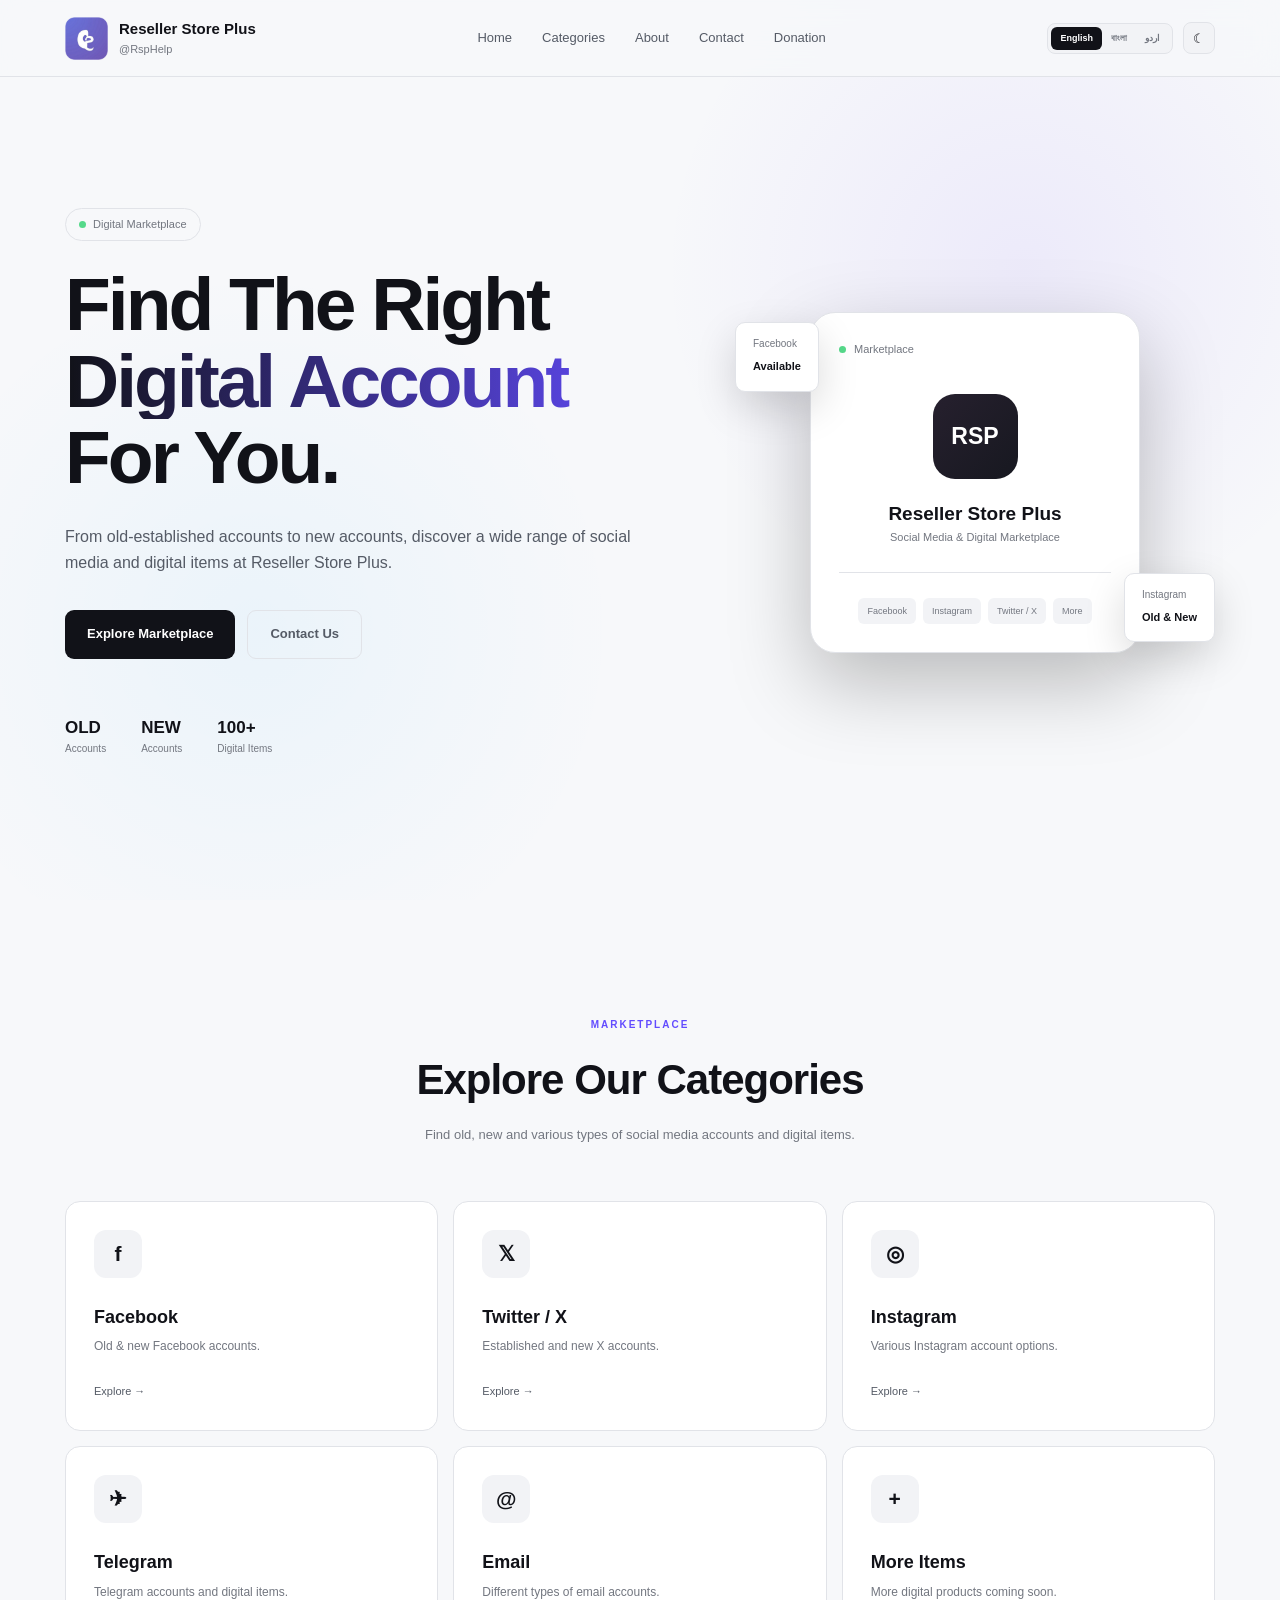
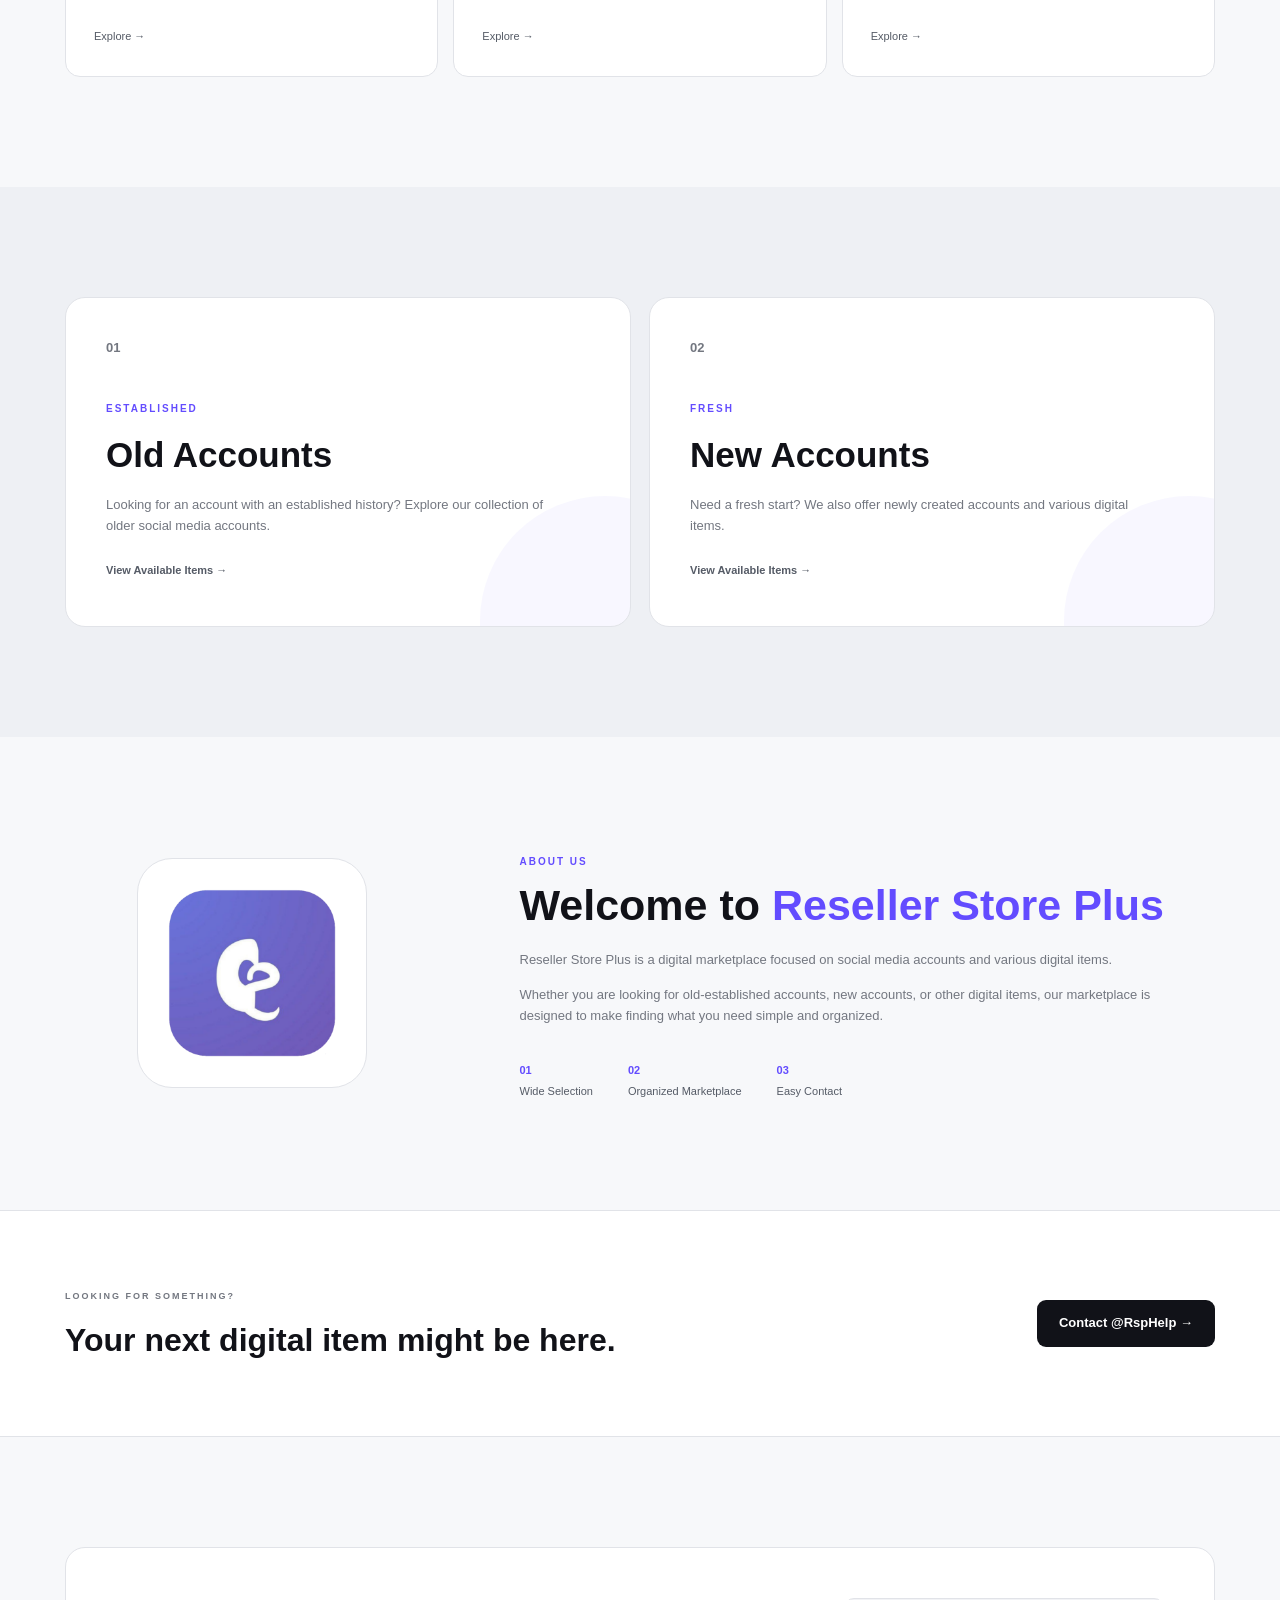
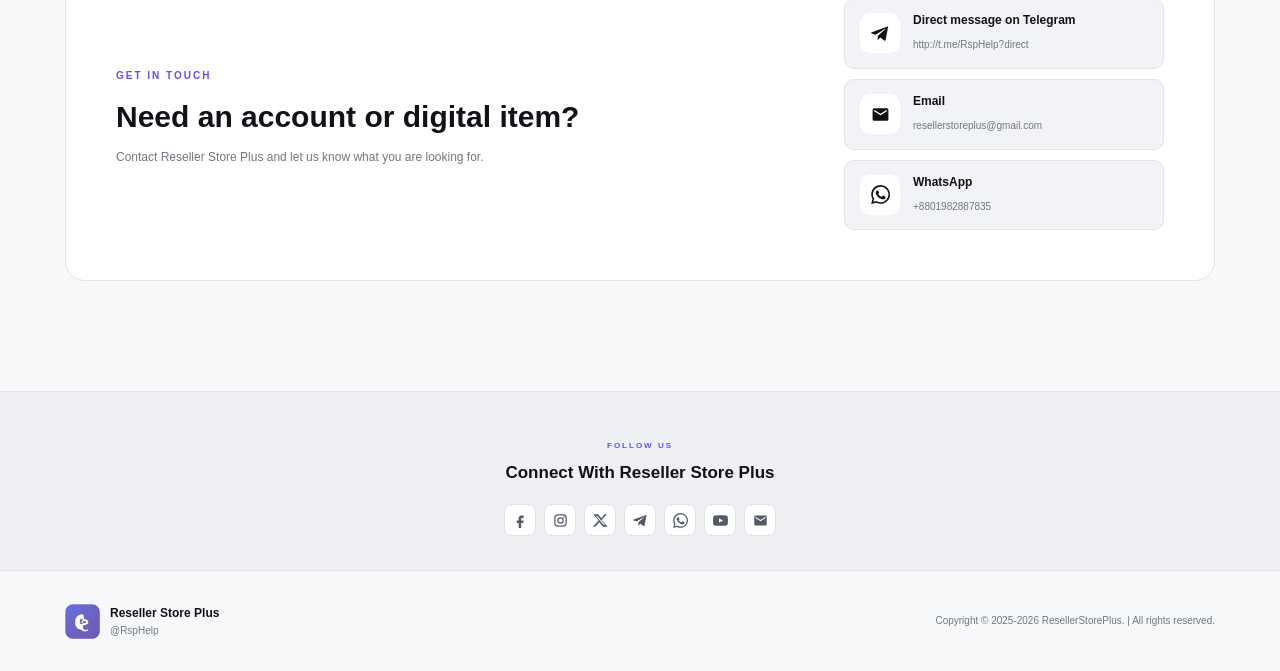
==== commit df4abe81: "Add files via upload" ====
--- a/index.html
+++ b/index.html
@@ -53,6 +53,10 @@
 
             <a href="#contact" data-i18n="nav_contact">
                 Contact
+            </a>
+            
+            <a href="page/donation.html" data-i18n="nav_donation">
+                Donation
             </a>
 
         </nav>
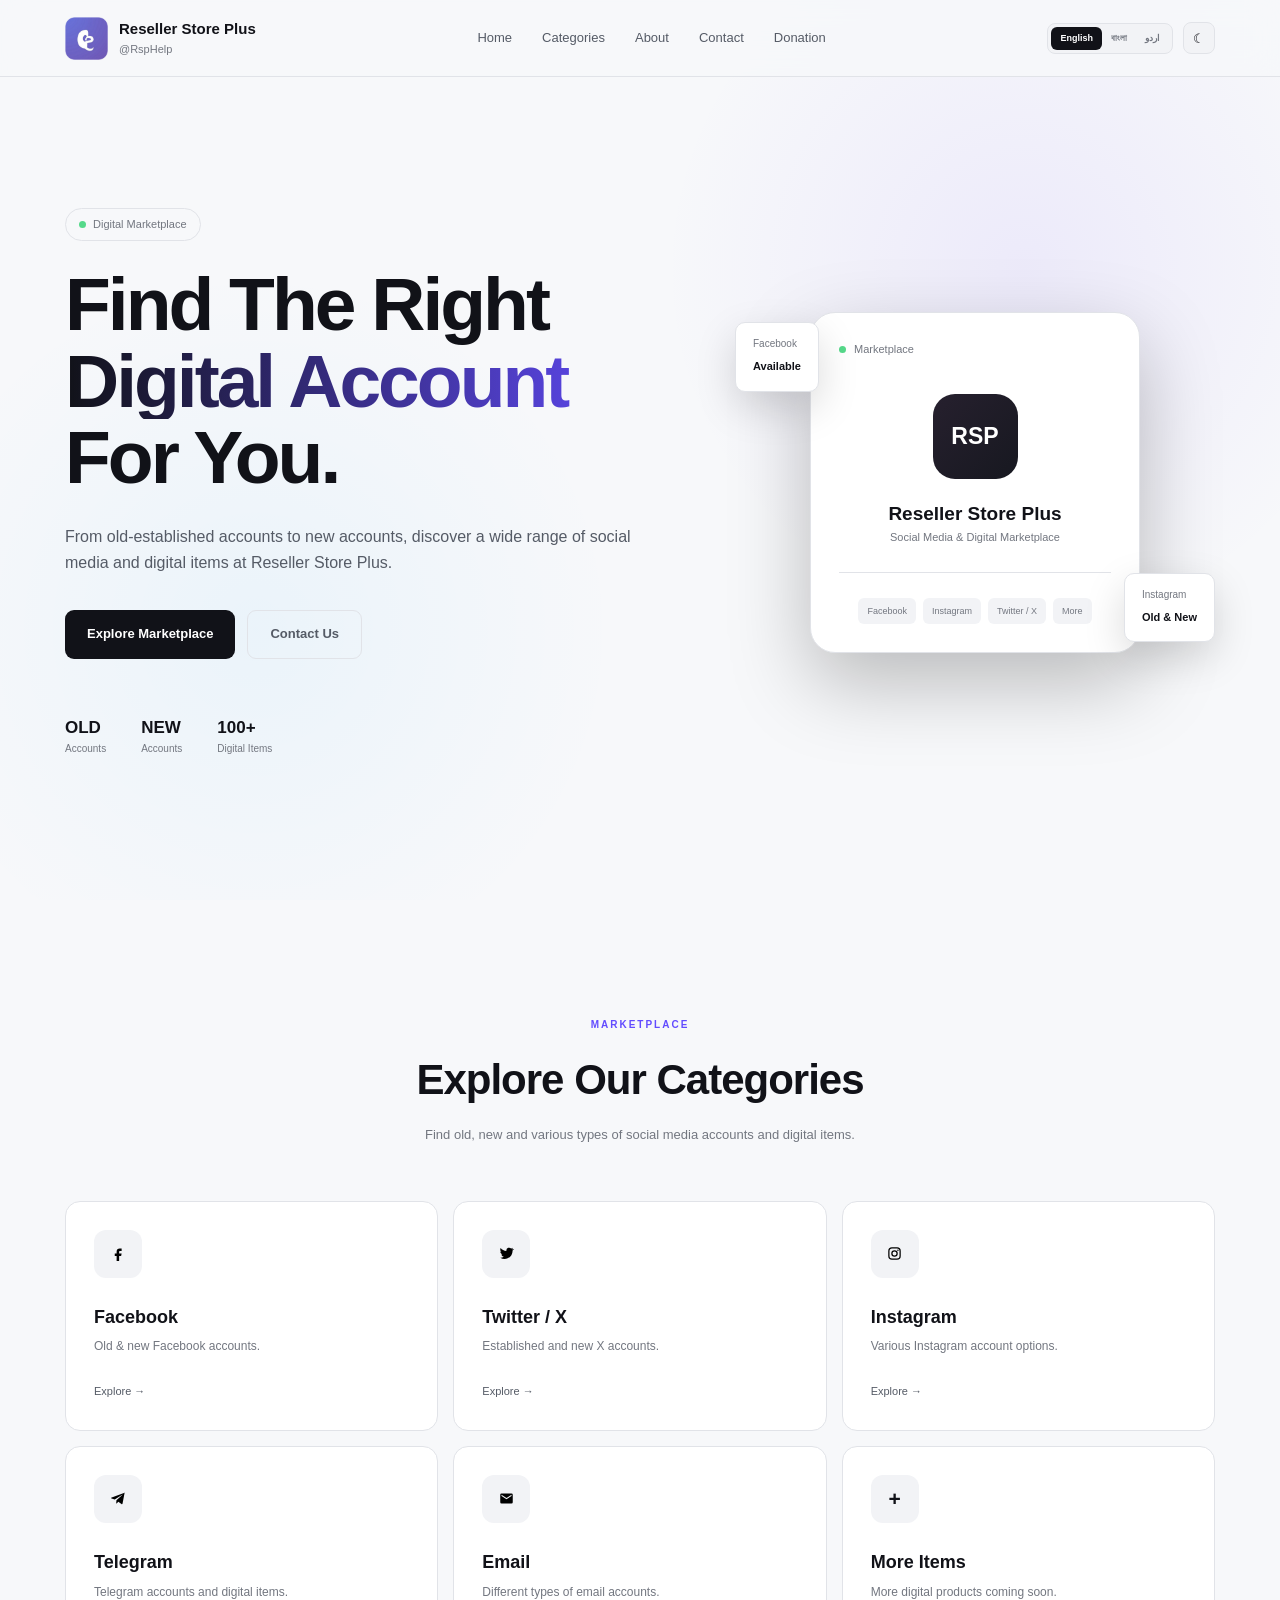
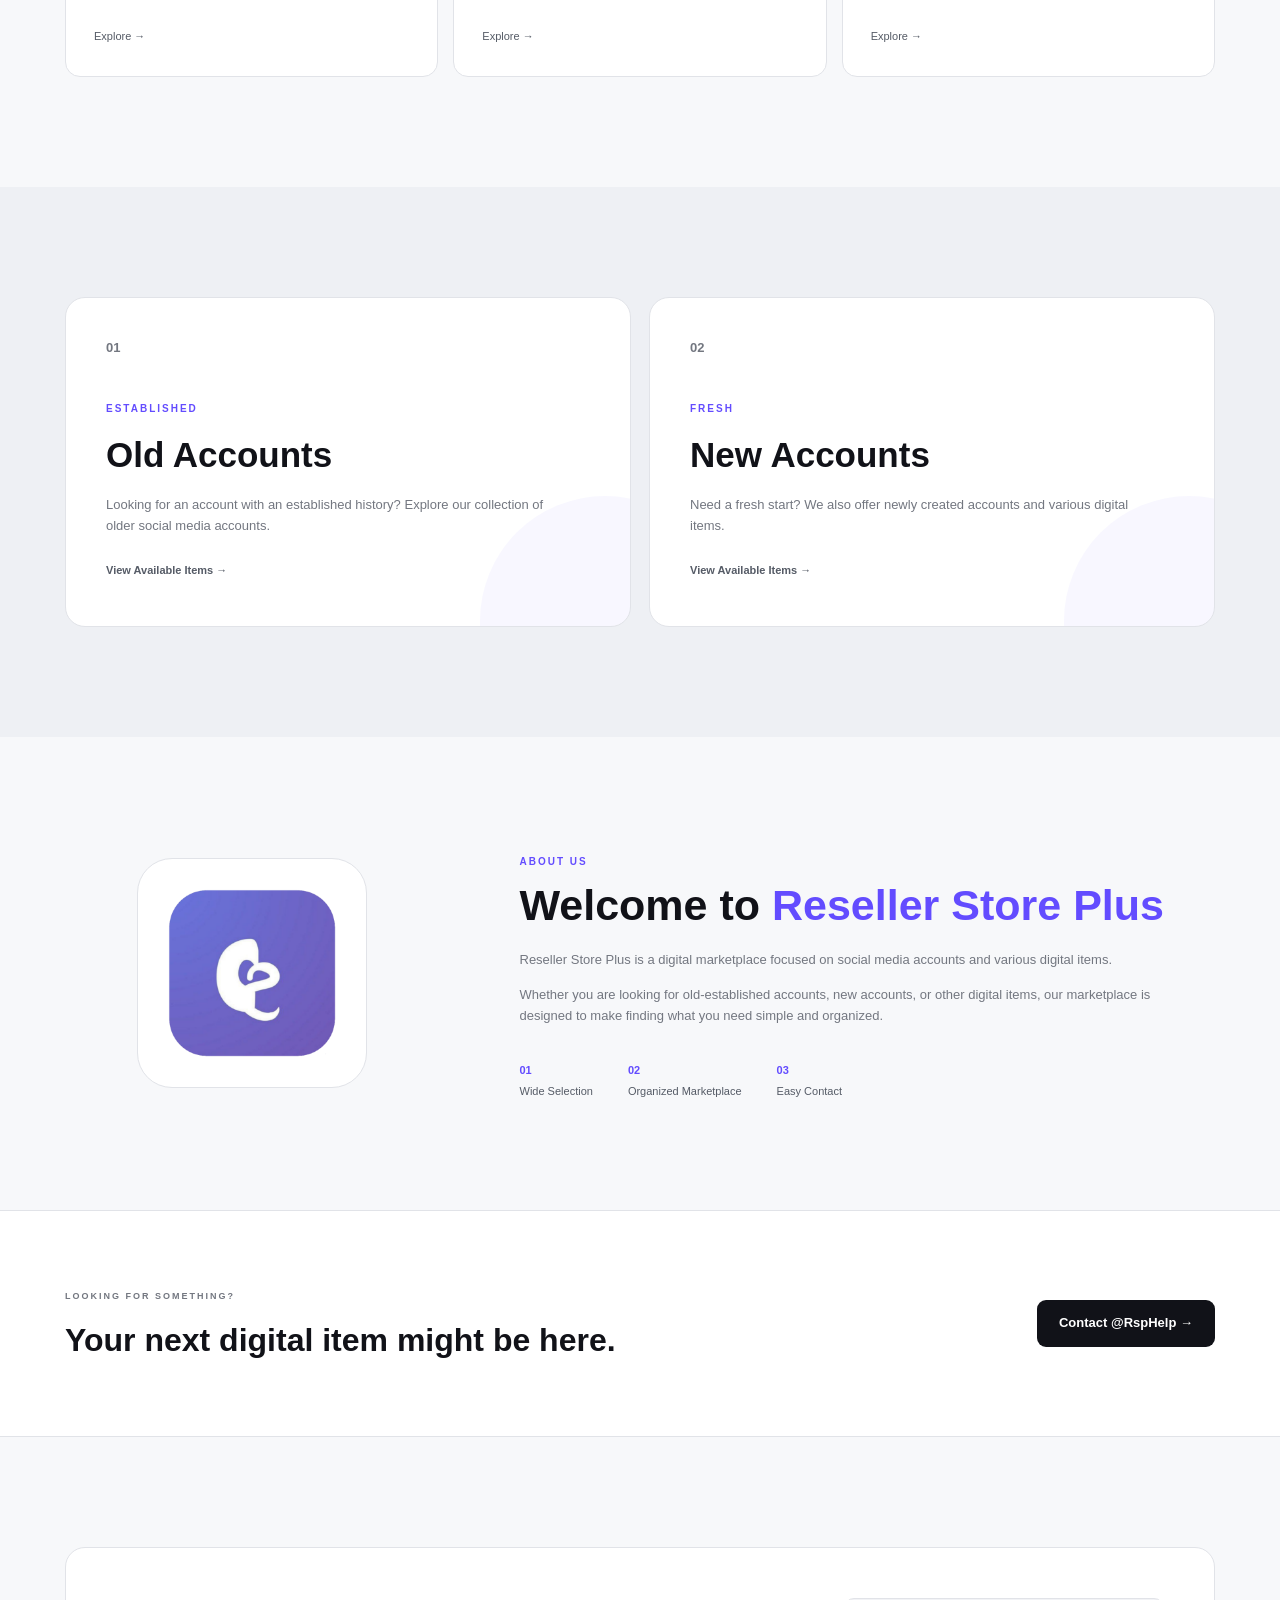
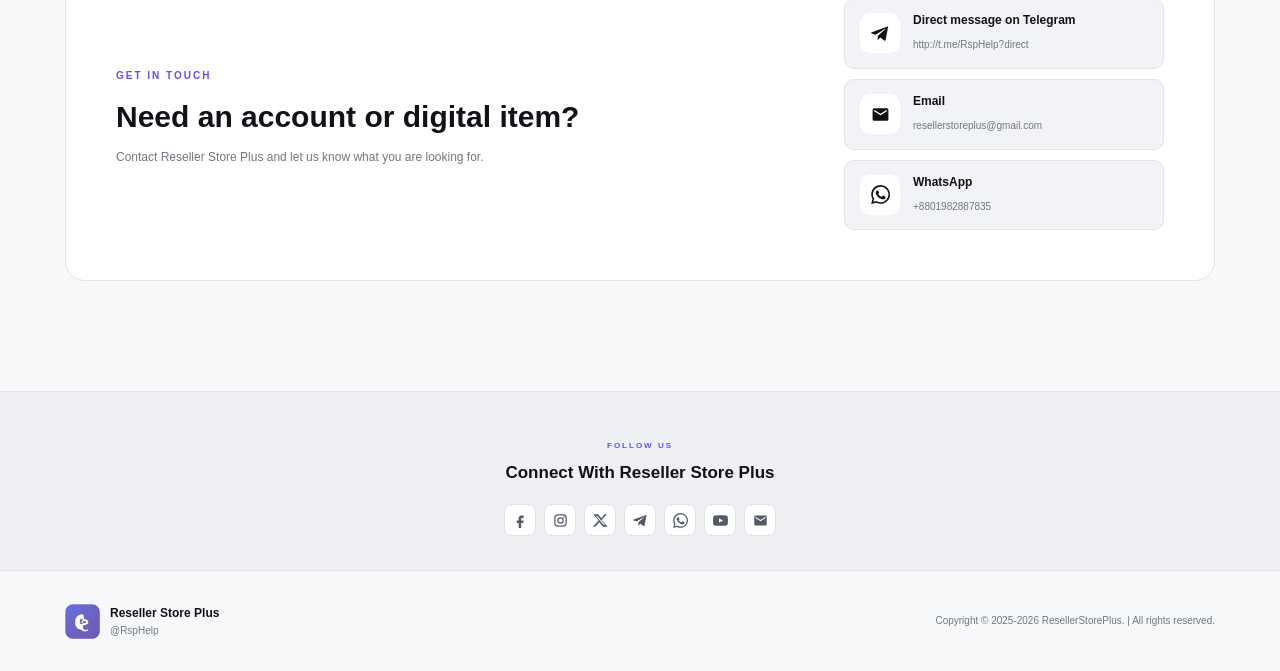
==== commit 18e7c6ec: "Add files via upload" ====
--- a/index.html
+++ b/index.html
@@ -268,119 +268,97 @@
         <div class="category-grid">
 
             <div class="category-card">
-
                 <div class="category-icon facebook">
-                    f
-                </div>
-
+                   <a title="Facebook">
+                        <img src="assets/facebook-social-icon.svg" width="15" height="15">
+                    </a>
+                </div>
                 <h3>Facebook</h3>
-
                 <p data-i18n="facebook_desc">
                     Old & new Facebook accounts.
                 </p>
-
                 <span data-i18n="explore_arrow">
                     Explore →
                 </span>
-
-            </div>
-
+            </div>
 
             <div class="category-card">
-
                 <div class="category-icon twitter">
-                    𝕏
-                </div>
-
+                    <a title="Twitter">
+                        <img src="assets/twitter-social-icon.svg" width="15" height="15">
+                    </a>
+                </div>
                 <h3>Twitter / X</h3>
-
                 <p data-i18n="twitter_desc">
                     Established and new X accounts.
                 </p>
-
                 <span data-i18n="explore_arrow">
                     Explore →
                 </span>
-
-            </div>
-
+            </div>
 
             <div class="category-card">
-
                 <div class="category-icon instagram">
-                    ◎
-                </div>
-
+                    <a title="Instagram">
+                        <img src="assets/instagram-social-icon.svg" width="15" height="15">
+                    </a>
+                </div>
                 <h3>Instagram</h3>
-
                 <p data-i18n="instagram_desc">
                     Various Instagram account options.
                 </p>
-
                 <span data-i18n="explore_arrow">
                     Explore →
                 </span>
-
-            </div>
-
+            </div>
 
             <div class="category-card">
-
                 <div class="category-icon telegram">
-                    ✈
-                </div>
-
+                    <a title="Telegram">
+                        <img src="assets/telegram-social-icon.svg" width="15" height="15">
+                    </a>
+                </div>
                 <h3>Telegram</h3>
-
                 <p data-i18n="telegram_desc">
                     Telegram accounts and digital items.
                 </p>
-
                 <span data-i18n="explore_arrow">
                     Explore →
                 </span>
-
-            </div>
-
+            </div>
 
             <div class="category-card">
-
                 <div class="category-icon email">
-                    @
-                </div>
-
+                   <a title="Email">
+                        <img src="assets/email-social-icon.svg" width="15" height="15">
+                    </a>
+                </div>
                 <h3>Email</h3>
-
                 <p data-i18n="email_desc">
                     Different types of email accounts.
                 </p>
-
                 <span data-i18n="explore_arrow">
                     Explore →
                 </span>
-
-            </div>
-
-
-            <div class="category-card">
-
+            </div>
+
+            <a href="product/more-items.html" class="category-link">
+            <div href="product/more-items.html" 
+                class="category-card">
                 <div class="category-icon more">
                     +
                 </div>
-
                 <h3 data-i18n="more_items">
                     More Items
                 </h3>
-
                 <p data-i18n="more_desc">
                     More digital products coming soon.
                 </p>
-
                 <span data-i18n="explore_arrow">
                     Explore →
                 </span>
-
-            </div>
+            </div>
+            </a>
 
         </div>
 
@@ -783,7 +761,6 @@
 
 
             <!-- EMAIL -->
-
             <a href="mailto:resellerstoreplus@gmail.com"
                class="social-icon-link email-social"
                aria-label="Email"
--- a/style.css
+++ b/style.css
@@ -213,9 +213,14 @@
     cursor: pointer;
 }
 
+/*===== category link =====*/
+.category-link {
+    text-decoration: none;
+    color: inherit;
+    display: block;
+}
 
 /* ================= HERO ================= */
-
 .hero {
     min-height: 100vh;
 
